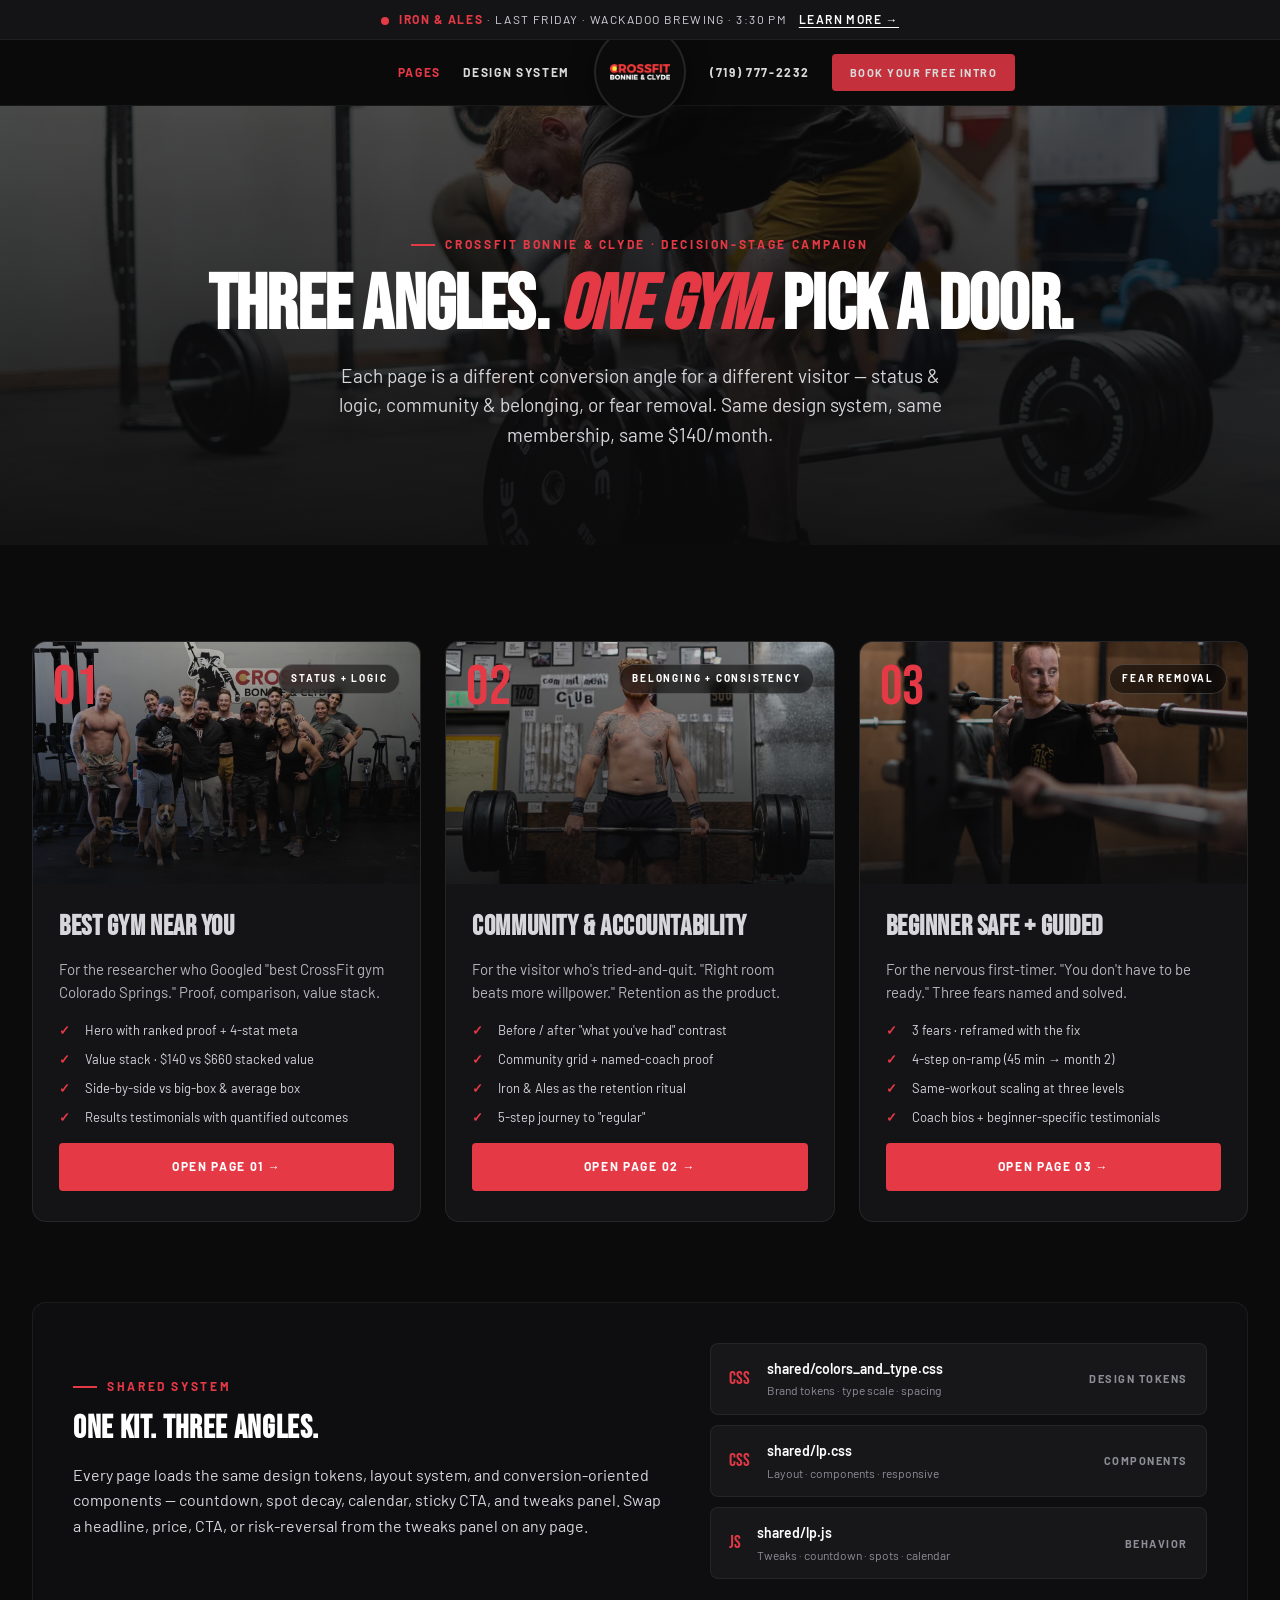
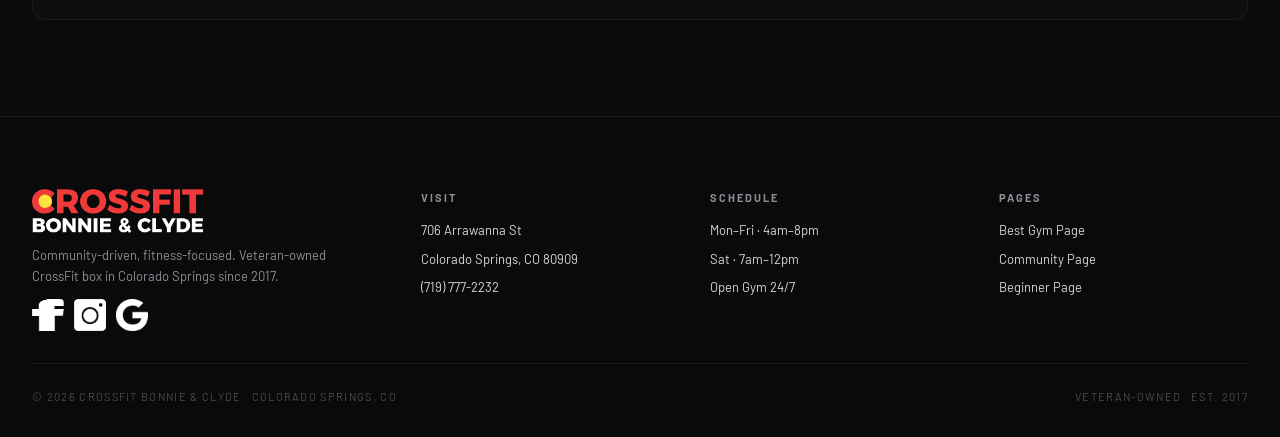
==== index.html @ 379c1f5a "Implement CFBC landing pages from design handoff Three decision-stage landing pages for CrossFit Bon" ====
<!doctype html>
<html lang="en">
<head>
<meta charset="utf-8" />
<meta name="viewport" content="width=device-width,initial-scale=1" />
<title>CFBC — Landing Pages</title>
<meta name="description" content="CrossFit Bonnie &amp; Clyde landing pages — three decision-stage angles for Colorado Springs athletes." />
<link rel="stylesheet" href="shared/colors_and_type.css" />
<link rel="stylesheet" href="shared/lp.css" />
<style>
  .index-hero {
    position: relative; isolation: isolate; overflow: hidden;
    padding: 120px 32px 96px;
    text-align: center;
  }
  .index-hero::before { content:""; position:absolute; inset:0; z-index:-2; background: url('assets/photo-weights.webp') center/cover; }
  .index-hero::after  { content:""; position:absolute; inset:0; z-index:-1; background: linear-gradient(180deg, rgba(11,11,12,.7), rgba(11,11,12,.95)); }
  .index-hero h1 { max-width: 960px; margin: 0 auto 18px; }
  .index-hero p  { max-width: 640px; margin: 0 auto; }

  .page-cards { display:grid; grid-template-columns: repeat(3, 1fr); gap: 24px; }
  .page-card {
    background: var(--bg-surface); border: 1px solid rgba(255,255,255,.08); border-radius: 14px;
    overflow: hidden; display: flex; flex-direction: column;
    transition: transform 220ms var(--ease-out), border-color 220ms;
  }
  .page-card:hover { transform: translateY(-4px); border-color: rgba(230,57,70,.45); }
  .page-card .cover { aspect-ratio: 16/10; background-size: cover; background-position: center; position: relative; }
  .page-card .cover::after { content:""; position:absolute; inset:0; background: linear-gradient(180deg, rgba(11,11,12,.2), rgba(11,11,12,.85)); }
  .page-card .cover .num {
    position: absolute; top: 18px; left: 20px; z-index: 1;
    font-family: var(--font-display); font-size: 56px; line-height: 1; color: var(--cfbc-red); letter-spacing: .01em;
  }
  .page-card .cover .tag {
    position: absolute; top: 22px; right: 20px; z-index: 1;
    font-size: 10px; letter-spacing: .18em; text-transform: uppercase; color: #fff; font-weight: 700;
    padding: 6px 12px; background: rgba(0,0,0,.5); backdrop-filter: blur(6px);
    border: 1px solid rgba(255,255,255,.18); border-radius: 999px;
  }
  .page-card .body { padding: 28px 26px 30px; display: flex; flex-direction: column; gap: 16px; flex: 1; }
  .page-card h3 { font-family: var(--font-display); font-size: 28px; line-height: 1.05; letter-spacing: .02em; text-transform: uppercase; margin: 0; }
  .page-card .summary { color: #B4B4BC; font-size: 15px; line-height: 1.55; margin: 0; }
  .page-card ul { list-style: none; padding: 0; margin: 0; display: grid; gap: 8px; }
  .page-card ul li { display: grid; grid-template-columns: 16px 1fr; gap: 10px; font-size: 13px; color: #D6D6DB; }
  .page-card ul li::before { content: "✓"; color: var(--cfbc-red); font-weight: 700; }
  .page-card .open {
    margin-top: auto; padding: 14px 20px; font-size: 12px; letter-spacing: .14em; text-transform: uppercase; font-weight: 700;
    background: var(--cfbc-red); color: #fff; border-radius: 4px; text-align: center;
    transition: background 220ms;
  }
  .page-card .open:hover { background: var(--cfbc-red-dark); }

  .kit {
    margin-top: 80px; padding: 40px; background: #0e0e10; border: 1px solid rgba(255,255,255,.06); border-radius: 14px;
    display: grid; grid-template-columns: 1.2fr 1fr; gap: 40px; align-items: center;
  }
  .kit h3 { font-family: var(--font-display); font-size: 32px; text-transform: uppercase; letter-spacing: .02em; margin: 0 0 12px; }
  .kit-files { display: grid; gap: 10px; }
  .kit-file {
    display: grid; grid-template-columns: auto 1fr auto; gap: 16px; align-items: center;
    background: #17171a; border: 1px solid rgba(255,255,255,.06); border-radius: 8px; padding: 14px 18px;
  }
  .kit-file .ico { font-family: var(--font-display); color: var(--cfbc-red); font-size: 18px; letter-spacing: .02em; }
  .kit-file .name { font-size: 14px; color: #fff; font-weight: 600; }
  .kit-file .name span { display: block; font-size: 12px; color: #8E8E98; font-weight: 400; margin-top: 2px; }
  .kit-file .meta { font-size: 11px; letter-spacing: .14em; text-transform: uppercase; color: #8E8E98; font-weight: 700; }

  @media (max-width: 1024px) {
    .page-cards { grid-template-columns: 1fr; }
    .kit { grid-template-columns: 1fr; gap: 28px; padding: 28px; }
  }
</style>
</head>
<body data-screen-label="Index · CFBC Landing Pages">

<div class="promo-strip">
  <span class="dot"></span><b>Iron &amp; Ales</b> · Last Friday · Wackadoo Brewing · 3:30 PM <a href="page-1-best-gym.html#iron-ales">Learn More →</a>
</div>

<nav class="lp-nav">
  <div class="lp-nav-inner">
    <div class="lp-nav-links left">
      <a href="#pages" class="active">Pages</a>
      <a href="#system">Design System</a>
    </div>
    <a href="#pages" class="lp-logo-puck"><img src="assets/logo-cfbc.png" alt="CFBC"/></a>
    <div class="lp-nav-links right">
      <a href="tel:+17197772232">(719) 777-2232</a>
      <a href="page-1-best-gym.html#book" class="lp-nav-cta">Book Your Free Intro</a>
    </div>
  </div>
</nav>

<section class="index-hero">
  <div class="eyebrow" style="justify-content:center">CrossFit Bonnie &amp; Clyde · Decision-Stage Campaign</div>
  <h1 class="display-h1">Three Angles. <em class="red-em">One Gym.</em> Pick A Door.</h1>
  <p class="body-lg">Each page is a different conversion angle for a different visitor — status &amp; logic, community &amp; belonging, or fear removal. Same design system, same membership, same $140/month.</p>
</section>

<section id="pages" class="pad-y">
  <div class="wrap">
    <div class="page-cards">
      <a class="page-card" href="page-1-best-gym.html">
        <div class="cover" style="background-image:url('assets/photo-gym.webp')">
          <div class="num">01</div>
          <span class="tag">Status + Logic</span>
        </div>
        <div class="body">
          <h3>Best Gym Near You</h3>
          <p class="summary">For the researcher who Googled "best CrossFit gym Colorado Springs." Proof, comparison, value stack.</p>
          <ul>
            <li>Hero with ranked proof + 4-stat meta</li>
            <li>Value stack · $140 vs $660 stacked value</li>
            <li>Side-by-side vs big-box &amp; average box</li>
            <li>Results testimonials with quantified outcomes</li>
          </ul>
          <span class="open">Open Page 01 →</span>
        </div>
      </a>
      <a class="page-card" href="page-2-community.html">
        <div class="cover" style="background-image:url('assets/action-3.avif')">
          <div class="num">02</div>
          <span class="tag">Belonging + Consistency</span>
        </div>
        <div class="body">
          <h3>Community &amp; Accountability</h3>
          <p class="summary">For the visitor who's tried-and-quit. "Right room beats more willpower." Retention as the product.</p>
          <ul>
            <li>Before / after "what you've had" contrast</li>
            <li>Community grid + named-coach proof</li>
            <li>Iron &amp; Ales as the retention ritual</li>
            <li>5-step journey to "regular"</li>
          </ul>
          <span class="open">Open Page 02 →</span>
        </div>
      </a>
      <a class="page-card" href="page-3-beginner.html">
        <div class="cover" style="background-image:url('assets/photo-coach-squat.webp')">
          <div class="num">03</div>
          <span class="tag">Fear Removal</span>
        </div>
        <div class="body">
          <h3>Beginner Safe + Guided</h3>
          <p class="summary">For the nervous first-timer. "You don't have to be ready." Three fears named and solved.</p>
          <ul>
            <li>3 fears · reframed with the fix</li>
            <li>4-step on-ramp (45 min → month 2)</li>
            <li>Same-workout scaling at three levels</li>
            <li>Coach bios + beginner-specific testimonials</li>
          </ul>
          <span class="open">Open Page 03 →</span>
        </div>
      </a>
    </div>

    <div id="system" class="kit">
      <div>
        <div class="eyebrow">Shared System</div>
        <h3>One Kit. Three Angles.</h3>
        <p class="body">Every page loads the same design tokens, layout system, and conversion-oriented components — countdown, spot decay, calendar, sticky CTA, and tweaks panel. Swap a headline, price, CTA, or risk-reversal from the tweaks panel on any page.</p>
      </div>
      <div class="kit-files">
        <div class="kit-file"><span class="ico">CSS</span><span class="name">shared/colors_and_type.css<span>Brand tokens · type scale · spacing</span></span><span class="meta">Design tokens</span></div>
        <div class="kit-file"><span class="ico">CSS</span><span class="name">shared/lp.css<span>Layout · components · responsive</span></span><span class="meta">Components</span></div>
        <div class="kit-file"><span class="ico">JS</span><span class="name">shared/lp.js<span>Tweaks · countdown · spots · calendar</span></span><span class="meta">Behavior</span></div>
      </div>
    </div>
  </div>
</section>

<footer class="lp-footer">
  <div class="lp-footer-inner">
    <div class="brand">
      <img src="assets/logo-cfbc.png" class="logo" alt="CrossFit Bonnie & Clyde"/>
      <div style="color:#8E8E98;font-size:13px;line-height:1.6;max-width:300px">Community-driven, fitness-focused. Veteran-owned CrossFit box in Colorado Springs since 2017.</div>
      <div class="socials">
        <a href="#"><img src="assets/icon-social-fb.png" alt="Facebook"/></a>
        <a href="#"><img src="assets/icon-social-ig.png" alt="Instagram"/></a>
        <a href="#"><img src="assets/icon-social-gb.png" alt="Google"/></a>
      </div>
    </div>
    <div><h5>Visit</h5><ul><li>706 Arrawanna St</li><li>Colorado Springs, CO 80909</li><li><a href="tel:+17197772232">(719) 777-2232</a></li></ul></div>
    <div><h5>Schedule</h5><ul><li>Mon–Fri · 4am–8pm</li><li>Sat · 7am–12pm</li><li>Open Gym 24/7</li></ul></div>
    <div><h5>Pages</h5><ul><li><a href="page-1-best-gym.html">Best Gym Page</a></li><li><a href="page-2-community.html">Community Page</a></li><li><a href="page-3-beginner.html">Beginner Page</a></li></ul></div>
  </div>
  <div class="lp-footer-bottom">
    <div>© 2026 CrossFit Bonnie &amp; Clyde · Colorado Springs, CO</div>
    <div>Veteran-owned · Est. 2017</div>
  </div>
</footer>

</body>
</html>
---- shared/colors_and_type.css ----
/* ============================================================
   CFBC Design System — Colors & Type
   CrossFit Bonnie & Clyde, Colorado Springs, CO
   Source: https://www.crossfitbonnieandclyde.com
   ============================================================ */

/* ---------- Font imports (Google Fonts substitutes) ----------
   Exact brand fonts could not be extracted from the Webflow site
   source. The CFBC wordmark uses a heavy condensed italic sans
   (Impact-family). Closest free substitutes from Google Fonts:
     - Display: Bebas Neue / Oswald (heavy condensed)
     - Body:    Barlow (industrial humanist sans, Webflow-common)
     - Accent:  Archivo Black (for blocky emphasis)
   Flag: ask CFBC for brand fonts if pixel-perfect match needed.
---------------------------------------------------------------*/
@import url("https://fonts.googleapis.com/css2?family=Bebas+Neue&family=Oswald:wght@400;500;600;700&family=Barlow:ital,wght@0,300;0,400;0,500;0,600;0,700;0,800;1,400;1,700&family=Archivo+Black&display=swap");

:root {
  /* =========== COLORS =========== */

  /* Brand core — pulled from the CFBC logo / site */
  --cfbc-red:        #E63946;   /* primary brand red (logo, CTA) */
  --cfbc-red-dark:   #C0232F;   /* hover / press */
  --cfbc-red-deep:   #8E1620;   /* shadow / focus ring */
  --cfbc-gold:       #F5B700;   /* Colorado "C" dot */
  --cfbc-gold-warm:  #E6A800;   /* hover / press on gold */

  /* Neutrals — dark-first gym aesthetic */
  --cfbc-black:      #0B0B0C;   /* page bg */
  --cfbc-ink:        #141416;   /* cards on black */
  --cfbc-charcoal:   #1F1F23;   /* elevated surface */
  --cfbc-graphite:   #2A2A30;   /* border on dark */
  --cfbc-steel:      #4A4A52;   /* muted text on dark */
  --cfbc-silver:     #8E8E98;   /* tertiary text */
  --cfbc-fog:        #C9C9D0;   /* hairlines on light */
  --cfbc-bone:       #EDEDEF;   /* light surface */
  --cfbc-paper:      #F7F7F5;   /* warm off-white background */
  --cfbc-white:      #FFFFFF;

  /* Semantic — foreground on dark (default mode) */
  --fg-1: var(--cfbc-white);          /* primary text */
  --fg-2: #D6D6DB;                     /* secondary body */
  --fg-3: var(--cfbc-silver);          /* muted meta */
  --fg-inverse: var(--cfbc-black);     /* on light surfaces */

  /* Semantic — background */
  --bg-page:       var(--cfbc-black);
  --bg-surface:    var(--cfbc-ink);
  --bg-elevated:   var(--cfbc-charcoal);
  --bg-accent:     var(--cfbc-red);
  --bg-light:      var(--cfbc-paper);

  /* Semantic — borders */
  --border-subtle:  rgba(255,255,255,0.08);
  --border-default: rgba(255,255,255,0.14);
  --border-strong:  rgba(255,255,255,0.28);
  --border-light:   #E2E2DE;

  /* Status */
  --status-success: #2BB673;
  --status-warn:    var(--cfbc-gold);
  --status-danger:  var(--cfbc-red);

  /* =========== TYPE — families =========== */
  --font-display: "Bebas Neue", "Oswald", "Arial Narrow", Impact, sans-serif;
  --font-display-italic: "Oswald", "Arial Narrow", Impact, sans-serif; /* use italic + weight 700 */
  --font-body:    "Barlow", "Helvetica Neue", Arial, sans-serif;
  --font-accent:  "Archivo Black", "Barlow", sans-serif;
  --font-mono:    ui-monospace, "SF Mono", Menlo, Consolas, monospace;

  /* =========== TYPE — scale (desktop-first) =========== */
  --fs-hero:   clamp(56px, 9vw, 128px);  /* "Community Driven & Fitness Focused" */
  --fs-h1:     clamp(44px, 6vw, 84px);
  --fs-h2:     clamp(34px, 4.2vw, 60px);
  --fs-h3:     clamp(24px, 2.4vw, 34px);
  --fs-h4:     20px;
  --fs-eyebrow: 14px;   /* "The best hour of your day" */
  --fs-body-lg: 20px;
  --fs-body:    17px;
  --fs-body-sm: 15px;
  --fs-caption: 13px;
  --fs-tiny:    11px;

  /* Line-height */
  --lh-tight:  0.92;     /* display headlines */
  --lh-heading: 1.05;
  --lh-body:   1.55;
  --lh-meta:   1.35;

  /* Letter-spacing */
  --ls-tight:  -0.02em;
  --ls-normal: 0;
  --ls-wide:   0.08em;
  --ls-xwide:  0.18em;   /* eyebrows, tiny labels */

  /* Weights */
  --fw-reg: 400;
  --fw-med: 500;
  --fw-sb:  600;
  --fw-bold: 700;
  --fw-black: 900;

  /* =========== SPACING =========== */
  --space-0: 0;
  --space-1: 4px;
  --space-2: 8px;
  --space-3: 12px;
  --space-4: 16px;
  --space-5: 24px;
  --space-6: 32px;
  --space-7: 48px;
  --space-8: 64px;
  --space-9: 96px;
  --space-10: 128px;
  --space-11: 160px;

  /* =========== RADII =========== */
  --radius-0: 0;
  --radius-1: 2px;
  --radius-2: 4px;          /* buttons, inputs */
  --radius-3: 8px;          /* cards */
  --radius-4: 12px;
  --radius-pill: 999px;

  /* =========== SHADOWS =========== */
  --shadow-sm: 0 1px 2px rgba(0,0,0,0.35);
  --shadow-md: 0 10px 24px rgba(0,0,0,0.45);
  --shadow-lg: 0 24px 48px rgba(0,0,0,0.55);
  --shadow-red: 0 10px 30px rgba(230,57,70,0.35);
  --shadow-inset: inset 0 0 0 1px rgba(255,255,255,0.06);

  /* =========== MOTION =========== */
  --ease-out: cubic-bezier(0.2, 0.7, 0.2, 1);
  --ease-in-out: cubic-bezier(0.4, 0, 0.2, 1);
  --dur-fast: 120ms;
  --dur-base: 220ms;
  --dur-slow: 420ms;

  /* =========== LAYOUT =========== */
  --container-max: 1280px;
  --container-pad: clamp(20px, 4vw, 64px);
}

/* ---------- Base element styles ---------- */
html, body {
  background: var(--bg-page);
  color: var(--fg-1);
  font-family: var(--font-body);
  font-size: var(--fs-body);
  line-height: var(--lh-body);
  -webkit-font-smoothing: antialiased;
}

h1, h2, h3, h4, .display {
  font-family: var(--font-display);
  font-weight: var(--fw-bold);
  letter-spacing: var(--ls-normal);
  line-height: var(--lh-heading);
  text-transform: uppercase;
  margin: 0;
}

/* Semantic type utility classes */
.t-hero {
  font-family: var(--font-display);
  font-weight: var(--fw-bold);
  font-size: var(--fs-hero);
  line-height: var(--lh-tight);
  letter-spacing: var(--ls-tight);
  text-transform: uppercase;
}
.t-h1 {
  font-family: var(--font-display);
  font-weight: var(--fw-bold);
  font-size: var(--fs-h1);
  line-height: var(--lh-heading);
  text-transform: uppercase;
}
.t-h2 {
  font-family: var(--font-display);
  font-weight: var(--fw-bold);
  font-size: var(--fs-h2);
  line-height: var(--lh-heading);
  text-transform: uppercase;
}
.t-h3 {
  font-family: var(--font-display);
  font-weight: var(--fw-bold);
  font-size: var(--fs-h3);
  line-height: var(--lh-heading);
  text-transform: uppercase;
  letter-spacing: 0.02em;
}
.t-eyebrow {
  font-family: var(--font-body);
  font-weight: var(--fw-sb);
  font-size: var(--fs-eyebrow);
  text-transform: uppercase;
  letter-spacing: var(--ls-xwide);
  color: var(--cfbc-red);
}
.t-body-lg  { font-size: var(--fs-body-lg); line-height: 1.5; color: var(--fg-2); }
.t-body     { font-size: var(--fs-body);    line-height: var(--lh-body); color: var(--fg-2); }
.t-body-sm  { font-size: var(--fs-body-sm); line-height: 1.55; color: var(--fg-3); }
.t-caption  { font-size: var(--fs-caption); line-height: var(--lh-meta); color: var(--fg-3); }
.t-mono     { font-family: var(--font-mono); font-size: 13px; letter-spacing: 0.02em; }

/* Stencil / outlined display effect — used on "HIGH INTENSITY", "EXPERT COACHING" headline lockups */
.t-outline {
  font-family: var(--font-display);
  font-weight: var(--fw-bold);
  text-transform: uppercase;
  font-style: italic;
  color: transparent;
  -webkit-text-stroke: 2px var(--cfbc-red);
  text-stroke: 2px var(--cfbc-red);
  letter-spacing: 0.01em;
  line-height: 0.95;
}
---- shared/lp.css ----
/* =========================================================
   CFBC Landing Pages — shared conversion-oriented styles
   Built on colors_and_type.css tokens.
   ========================================================= */

* { box-sizing: border-box; }
html, body { margin: 0; background: var(--bg-page); color: var(--fg-1); font-family: var(--font-body); -webkit-font-smoothing: antialiased; }
body { overflow-x: hidden; }
a { color: inherit; text-decoration: none; }
button { font-family: inherit; cursor: pointer; }
img { max-width: 100%; display: block; }

/* ---------- IRON & ALES PROMO STRIP ---------- */
.promo-strip {
  background: #141416;
  border-bottom: 1px solid rgba(255,255,255,.05);
  padding: 10px 32px;
  text-align: center;
  font-size: 12px;
  letter-spacing: .12em;
  text-transform: uppercase;
  color: #D6D6DB;
  position: relative;
  z-index: 60;
}
.promo-strip .dot { display:inline-block; width:8px; height:8px; border-radius:50%; background:var(--cfbc-red); margin-right:10px; animation: blink 2s ease-in-out infinite; vertical-align: middle; }
.promo-strip b { color: var(--cfbc-red); font-weight:700; letter-spacing:.14em; }
.promo-strip a { color:#fff; text-decoration: underline; text-underline-offset:3px; margin-left:8px; font-weight:600; }
@keyframes blink { 0%,100% { opacity: 1; } 50% { opacity: .4; } }

/* ---------- NAV ---------- */
.lp-nav {
  position: sticky; top:0; z-index: 50;
  background: rgba(11,11,12,.92);
  backdrop-filter: blur(8px);
  border-bottom: 1px solid rgba(255,255,255,.06);
}
.lp-nav-inner {
  max-width: 1280px; margin: 0 auto; padding: 14px 32px;
  display: grid; grid-template-columns: 1fr auto 1fr; align-items: center; gap: 24px;
}
.lp-nav-links {
  display:flex; gap: 22px; align-items:center;
  font-size: 12px; font-weight: 700; text-transform: uppercase; letter-spacing: .14em;
}
.lp-nav-links.left { justify-content: flex-end; }
.lp-nav-links.right { justify-content: flex-start; }
.lp-nav-links a { opacity:.85; transition: color 220ms, opacity 220ms; }
.lp-nav-links a:hover { opacity:1; color: var(--cfbc-red); }
.lp-nav-links a.active { color: var(--cfbc-red); opacity:1; }
.lp-logo-puck {
  width: 92px; height: 92px; border-radius:50%;
  background: var(--cfbc-black); border: 2px solid rgba(255,255,255,.1);
  display: flex; align-items:center; justify-content:center;
  padding: 14px; margin: -30px 0;
  box-shadow: 0 10px 24px rgba(0,0,0,.5);
}
.lp-logo-puck img { width: 100%; height: auto; }
.lp-nav-cta {
  padding: 10px 18px; font-size: 11px; letter-spacing:.14em;
  background: var(--cfbc-red); color:#fff; border-radius: 4px; font-weight: 700; text-transform: uppercase;
  transition: background 220ms;
}
.lp-nav-cta:hover { background: var(--cfbc-red-dark); }

/* ---------- BUTTONS ---------- */
.btn {
  display:inline-flex; align-items:center; gap:10px;
  padding: 16px 28px; font-size: 13px; font-weight:700;
  letter-spacing:.12em; text-transform:uppercase;
  border-radius: 4px; border:none; cursor:pointer;
  transition: all 220ms var(--ease-out);
  white-space: nowrap;
}
.btn-lg { padding: 20px 36px; font-size: 14px; }
.btn-primary { background: var(--cfbc-red); color:#fff; }
.btn-primary:hover { background: var(--cfbc-red-dark); box-shadow: 0 10px 30px rgba(230,57,70,.38); transform: translateY(-1px); }
.btn-primary:active { transform: translateY(0) scale(.98); background: var(--cfbc-red-deep); }
.btn-ghost { background: transparent; color:#fff; border: 1px solid rgba(255,255,255,.6); }
.btn-ghost:hover { background:#fff; color: var(--cfbc-black); }
.btn-gold { background: var(--cfbc-gold); color: #0B0B0C; }
.btn-gold:hover { background: var(--cfbc-gold-warm); }
.btn-chev::after { content:"→"; margin-left:4px; font-weight:700; transition: transform 220ms; }
.btn-chev:hover::after { transform: translateX(4px); }

/* ---------- SECTION SCAFFOLD ---------- */
section { position: relative; }
.wrap { max-width: 1280px; margin: 0 auto; padding: 0 32px; }
.wrap-narrow { max-width: 960px; margin: 0 auto; padding: 0 32px; }
.pad-y { padding-top: 96px; padding-bottom: 96px; }
.pad-y-sm { padding-top: 64px; padding-bottom: 64px; }
.eyebrow {
  font-size: 12px; font-weight:700; letter-spacing: .22em; text-transform: uppercase;
  color: var(--cfbc-red); margin-bottom: 16px; display:inline-flex; align-items:center; gap:10px;
}
.eyebrow::before { content:""; width:24px; height:2px; background: var(--cfbc-red); display:inline-block; }
.display-h1 { font-family: var(--font-display); font-weight:700; font-size: clamp(44px, 6vw, 84px); line-height: .95; letter-spacing: -0.01em; text-transform: uppercase; margin:0; }
.display-h2 { font-family: var(--font-display); font-weight:700; font-size: clamp(34px, 4.2vw, 60px); line-height: 1.02; letter-spacing: -0.005em; text-transform: uppercase; margin:0; }
.display-h3 { font-family: var(--font-display); font-weight:700; font-size: clamp(24px, 2.4vw, 34px); line-height: 1.05; text-transform: uppercase; margin:0; letter-spacing:.01em; }
.body-lg { font-size: 19px; line-height: 1.55; color: #D6D6DB; }
.body { font-size: 16px; line-height: 1.6; color: #D6D6DB; }
.muted { color: var(--cfbc-silver); }
.red { color: var(--cfbc-red); }
.gold { color: var(--cfbc-gold); }
em.red-em { font-style: italic; color: var(--cfbc-red); font-weight: 700; }

/* ---------- HERO ---------- */
.hero {
  position: relative; isolation:isolate; overflow:hidden;
  min-height: 760px;
  padding: 80px 32px 120px;
  display:flex; flex-direction: column; justify-content: center;
}
.hero-bg { position:absolute; inset:0; z-index:-2; }
.hero-bg img, .hero-bg video { width:100%; height:100%; object-fit: cover; }
.hero-scrim {
  position:absolute; inset:0; z-index:-1;
  background:
    linear-gradient(180deg, rgba(11,11,12,.35) 0%, rgba(11,11,12,.55) 50%, rgba(11,11,12,.95) 100%),
    linear-gradient(90deg, rgba(11,11,12,.75) 0%, rgba(11,11,12,.2) 60%, rgba(11,11,12,0) 100%);
}
.hero-inner { max-width: 1280px; margin: 0 auto; width:100%; }
.hero-badges { display:flex; gap:10px; flex-wrap: wrap; margin-bottom: 22px; }
.badge {
  display:inline-flex; align-items:center; gap:8px;
  background: rgba(255,255,255,.06); backdrop-filter: blur(4px);
  border: 1px solid rgba(255,255,255,.12);
  padding: 7px 14px; border-radius: 999px;
  font-size: 11px; text-transform: uppercase; letter-spacing: .16em; font-weight: 700; color:#EDEDEF;
}
.badge.red { background: rgba(230,57,70,.14); border-color: rgba(230,57,70,.4); color: #fff; }
.badge.gold { background: rgba(245,183,0,.12); border-color: rgba(245,183,0,.45); color: var(--cfbc-gold); }
.badge-dot { width:6px; height:6px; border-radius:50%; background: currentColor; }
.hero h1 { max-width: 1000px; }
.hero p.sub { max-width: 580px; font-size: 19px; color: #D6D6DB; line-height: 1.55; margin: 22px 0 32px; }
.hero-ctas { display:flex; gap: 14px; align-items:center; flex-wrap: wrap; margin-top: 10px; }
.hero-meta {
  display:flex; gap: 28px; margin-top: 48px; flex-wrap: wrap; align-items: center;
  padding-top: 24px; border-top: 1px solid rgba(255,255,255,.08);
}
.hero-meta > div { font-size: 12px; letter-spacing: .12em; text-transform: uppercase; color:#8E8E98; font-weight:600; }
.hero-meta strong { display:block; color:#fff; font-family: var(--font-display); font-size: 28px; letter-spacing:.02em; margin-bottom: 2px; }

/* outlined lockup */
.t-outline {
  font-family: var(--font-display); font-style: italic; font-weight:700;
  text-transform: uppercase; color: transparent;
  -webkit-text-stroke: 2px var(--cfbc-red);
  letter-spacing: .01em; line-height: .88;
}

/* ---------- SOCIAL PROOF BAR ---------- */
.proof-bar {
  background: #141416;
  border-top: 1px solid rgba(255,255,255,.06);
  border-bottom: 1px solid rgba(255,255,255,.06);
}
.proof-bar-inner {
  max-width: 1280px; margin: 0 auto; padding: 24px 32px;
  display:grid; grid-template-columns: repeat(4, 1fr); gap: 24px; align-items:center;
}
.proof-bar .cell {
  display:flex; gap: 14px; align-items: center;
  padding: 8px 0;
  border-right: 1px solid rgba(255,255,255,.06);
}
.proof-bar .cell:last-child { border-right: none; }
.proof-bar .cell .num { font-family: var(--font-display); font-size: 40px; color: #fff; letter-spacing: .01em; line-height:1; }
.proof-bar .cell .lbl { font-size: 11px; text-transform: uppercase; letter-spacing: .14em; color: #8E8E98; font-weight:600; line-height:1.4; }
.stars { color: var(--cfbc-gold); letter-spacing: 2px; font-size: 18px; }
@media (max-width: 900px) { .proof-bar-inner { grid-template-columns: repeat(2,1fr); } .proof-bar .cell:nth-child(2n) { border-right:none; } }

/* ---------- PILLARS / FEATURE GRID ---------- */
.pillars { display:grid; grid-template-columns: repeat(4, 1fr); gap: 24px; }
.pillar {
  padding: 28px 24px; background: var(--bg-surface); border: 1px solid rgba(255,255,255,.06);
  border-radius: 8px; transition: all 220ms;
}
.pillar:hover { border-color: rgba(230,57,70,.4); transform: translateY(-3px); }
.pillar .num { font-family: var(--font-display); font-size: 48px; color: var(--cfbc-red); line-height: 1; letter-spacing: .01em; margin-bottom: 10px; }
.pillar .icn { width: 56px; height: 56px; margin-bottom: 18px; filter: invert(1); opacity:.95; }
.pillar h3 { margin-bottom: 8px; }
.pillar p { color: #B4B4BC; font-size: 15px; line-height: 1.55; margin: 0; }

/* ---------- VS COMPARISON TABLE ---------- */
.vs-table {
  width: 100%; border-collapse: separate; border-spacing: 0;
  background: var(--bg-surface); border-radius: 12px; overflow: hidden;
  border: 1px solid rgba(255,255,255,.06);
}
.vs-table th, .vs-table td {
  padding: 22px 24px; text-align: left; border-bottom: 1px solid rgba(255,255,255,.05);
  font-size: 15px;
}
.vs-table th {
  font-family: var(--font-display); font-size: 22px; text-transform: uppercase; letter-spacing:.02em;
  color:#fff; background: #17171a; font-weight: 700; border-bottom: 2px solid rgba(255,255,255,.08);
}
.vs-table th.them { color:#8E8E98; font-family: var(--font-body); font-size: 13px; letter-spacing:.14em; font-weight:700; }
.vs-table th.cfbc { color: var(--cfbc-red); background: #1a0f10; border-bottom-color: var(--cfbc-red); }
.vs-table td.them { color:#8E8E98; }
.vs-table td.cfbc { color:#fff; font-weight: 600; background: rgba(230,57,70,.04); }
.vs-table td .x { color:#5a2028; font-weight:700; margin-right: 8px; }
.vs-table td .v { color: var(--cfbc-red); font-weight:700; margin-right: 8px; }
.vs-table tr:last-child td { border-bottom: none; }
.vs-table td:first-child { font-weight: 600; color:#fff; font-size:14px; letter-spacing:.04em; text-transform: uppercase; }

/* ---------- VALUE STACK ---------- */
.stack-card {
  background: linear-gradient(180deg, #17171a 0%, #111 100%);
  border: 1px solid rgba(255,255,255,.08);
  border-radius: 12px;
  padding: 40px;
  position: relative;
  overflow: hidden;
}
.stack-card::before {
  content:""; position: absolute; inset: 0; border-top: 4px solid var(--cfbc-red); border-radius: 12px 12px 0 0;
}
.stack-head {
  display:flex; justify-content: space-between; align-items: flex-end; margin-bottom: 32px;
  padding-bottom: 24px; border-bottom: 1px solid rgba(255,255,255,.08);
  flex-wrap: wrap; gap: 16px;
}
.stack-price {
  font-family: var(--font-display); font-size: 88px; line-height:.9; letter-spacing:-.01em;
  display:flex; align-items: flex-start; gap: 6px;
}
.stack-price sup { font-size: 32px; margin-top: 14px; color: var(--cfbc-red); }
.stack-price small { font-size: 14px; color:#8E8E98; text-transform:uppercase; letter-spacing:.14em; align-self:flex-end; margin-bottom: 10px; font-family: var(--font-body); font-weight: 600; }
.stack-items { display:grid; gap: 18px; }
.stack-item { display:grid; grid-template-columns: 36px 1fr auto; gap: 16px; align-items: center; padding-bottom: 18px; border-bottom: 1px dashed rgba(255,255,255,.08); }
.stack-item:last-child { border-bottom: none; padding-bottom: 0; }
.stack-item .chk { width:32px; height:32px; background: rgba(230,57,70,.14); border: 1px solid rgba(230,57,70,.35); color: var(--cfbc-red); border-radius: 999px; display:flex; align-items:center; justify-content:center; font-weight:700; }
.stack-item .lbl { font-size: 16px; color: #fff; font-weight: 600; }
.stack-item .lbl span { display:block; font-size: 13px; color: #8E8E98; font-weight: 400; margin-top: 2px; letter-spacing: 0; text-transform: none; }
.stack-item .val { font-family: var(--font-display); font-size: 22px; color: var(--cfbc-gold); letter-spacing:.02em; }
.stack-total { display:flex; justify-content: space-between; align-items: center; margin-top: 28px; padding-top: 24px; border-top: 2px solid var(--cfbc-red); }
.stack-total .lbl { font-size: 13px; letter-spacing:.18em; text-transform: uppercase; color: #D6D6DB; font-weight: 700; }
.stack-total .val { font-family: var(--font-display); font-size: 40px; color: var(--cfbc-gold); text-decoration: line-through; }
.stack-total .your { font-family: var(--font-display); font-size: 40px; color: var(--cfbc-red); }

/* ---------- TESTIMONIALS ---------- */
.tests-grid { display:grid; grid-template-columns: repeat(3, 1fr); gap: 20px; }
.test-card {
  background: var(--bg-surface); border: 1px solid rgba(255,255,255,.06); border-radius: 10px;
  padding: 30px 28px; position: relative;
  display:flex; flex-direction: column; gap: 18px;
}
.test-card::before { content: "\201C"; position: absolute; top: 14px; right: 24px; font-family: Georgia, serif; font-size: 90px; line-height: 1; color: rgba(230,57,70,.18); }
.test-stars { color: var(--cfbc-gold); letter-spacing: 2px; font-size: 15px; }
.test-quote { font-size: 16px; line-height: 1.55; color: #EDEDEF; margin: 0; font-style: italic; }
.test-person { display:flex; gap: 12px; align-items:center; margin-top: auto; padding-top: 14px; border-top: 1px solid rgba(255,255,255,.06); }
.test-avatar { width: 44px; height: 44px; border-radius: 50%; object-fit: cover; border: 1px solid rgba(255,255,255,.12); }
.test-avatar.init { display:flex; align-items:center; justify-content:center; background: var(--cfbc-red); color:#fff; font-family: var(--font-display); font-size:18px; }
.test-name { font-family: var(--font-display); font-size: 17px; letter-spacing:.04em; color:#fff; margin:0; }
.test-meta { font-size: 11px; letter-spacing:.14em; text-transform: uppercase; color: #8E8E98; margin-top: 2px; }
.test-result { display:inline-block; margin-top: 4px; padding: 4px 10px; border-radius: 999px; background: rgba(43,182,115,.14); border: 1px solid rgba(43,182,115,.35); color: #2BB673; font-size: 10px; letter-spacing: .14em; text-transform: uppercase; font-weight: 700; }

/* ---------- URGENCY / COUNTDOWN ---------- */
.urgency {
  background: linear-gradient(180deg, #1a0f10 0%, #0B0B0C 100%);
  border-top: 1px solid rgba(230,57,70,.35);
  border-bottom: 1px solid rgba(230,57,70,.35);
  position: relative;
}
.urgency::before {
  content:""; position:absolute; top:0; left:0; right:0; height: 3px;
  background: linear-gradient(90deg, transparent, var(--cfbc-red), transparent);
  animation: shine 3s linear infinite;
}
@keyframes shine {
  0% { transform: translateX(-100%); } 100% { transform: translateX(100%); }
}
.urgency-inner { display:grid; grid-template-columns: 1.2fr 1fr; gap: 56px; align-items: center; }
.countdown { display:flex; gap: 10px; margin: 24px 0 0; }
.cd-cell { background: #0b0b0c; border: 1px solid rgba(230,57,70,.35); border-radius: 8px; padding: 14px 18px; min-width: 80px; text-align: center; }
.cd-cell .n { font-family: var(--font-display); font-size: 44px; color: #fff; line-height: 1; letter-spacing: .01em; }
.cd-cell .l { font-size: 10px; text-transform: uppercase; letter-spacing: .2em; color: var(--cfbc-red); margin-top: 4px; font-weight: 700; }
.spots {
  background: rgba(230,57,70,.08); border: 1px solid rgba(230,57,70,.3); border-radius: 10px; padding: 24px;
}
.spots-bar { height: 8px; background: rgba(255,255,255,.08); border-radius: 999px; overflow: hidden; margin: 14px 0 8px; }
.spots-bar-fill { height: 100%; background: linear-gradient(90deg, var(--cfbc-red), #ff5a68); border-radius: 999px; transition: width 500ms; }
.spots h5 { font-family: var(--font-display); font-size: 28px; color:#fff; margin: 0 0 6px; letter-spacing: .02em; }
.spots small { font-size: 12px; text-transform: uppercase; letter-spacing: .14em; color: #D6D6DB; font-weight: 600; }

/* ---------- IRON & ALES block ---------- */
.iron-ales {
  position: relative; overflow:hidden;
  border-radius: 14px;
  background: linear-gradient(135deg, #1a0f10 0%, #0B0B0C 60%);
  border: 1px solid rgba(245,183,0,.22);
  padding: 56px 48px; display:grid; grid-template-columns: 1.2fr 1fr; gap:48px; align-items:center;
}
.iron-ales::before {
  content:""; position:absolute; inset:0; z-index:0;
  background: url('../assets/class-iron-ales.avif') center/cover;
  opacity: .22;
}
.iron-ales > * { position:relative; z-index:1; }
.iron-ales .label { display:inline-flex; align-items:center; gap:10px; font-size:12px; color: var(--cfbc-gold); text-transform: uppercase; letter-spacing: .2em; font-weight:700; margin-bottom: 16px; }
.iron-ales h3 { font-family: var(--font-display); font-size: clamp(40px, 5vw, 68px); line-height: .95; margin: 0 0 16px; text-transform: uppercase; }
.iron-ales h3 em { color: var(--cfbc-gold); font-style: italic; }
.iron-ales p { font-size: 17px; line-height: 1.6; color: #D6D6DB; margin: 0 0 24px; max-width: 520px; }
.iron-ales-facts { display:grid; gap: 14px; }
.ia-fact { display:grid; grid-template-columns: auto 1fr; gap: 14px; align-items: start; background: rgba(0,0,0,.35); border: 1px solid rgba(255,255,255,.08); border-radius: 8px; padding: 16px 18px; }
.ia-fact .k { font-family: var(--font-display); font-size: 22px; color: var(--cfbc-gold); letter-spacing:.02em; line-height:1; text-transform:uppercase; }
.ia-fact .v { font-size: 14px; color:#D6D6DB; line-height: 1.4; }

/* ---------- OBJECTION / FAQ ---------- */
.faq { display:grid; grid-template-columns: 1fr 1fr; gap: 14px 24px; }
.faq-item {
  background: var(--bg-surface); border: 1px solid rgba(255,255,255,.06); border-radius: 10px;
  padding: 20px 24px;
}
.faq-item summary {
  display:flex; justify-content: space-between; align-items: center; gap: 16px;
  cursor: pointer; list-style: none;
  font-family: var(--font-display); font-size: 20px; color: #fff; letter-spacing:.02em; text-transform: uppercase;
}
.faq-item summary::-webkit-details-marker { display: none; }
.faq-item summary::after { content: "+"; color: var(--cfbc-red); font-size: 28px; line-height: 1; font-weight: 300; transition: transform 220ms; }
.faq-item[open] summary::after { transform: rotate(45deg); }
.faq-item p { margin: 14px 0 0; font-size: 15px; line-height: 1.6; color: #B4B4BC; }

/* ---------- FINAL CTA ---------- */
.final-cta {
  position: relative; overflow: hidden; isolation: isolate;
  padding: 120px 32px; text-align: center;
}
.final-cta::before { content:""; position:absolute; inset:0; z-index:-2; background: url('../assets/photo-weights.webp') center/cover; }
.final-cta::after { content:""; position:absolute; inset:0; z-index:-1; background: linear-gradient(180deg, rgba(11,11,12,.75), rgba(11,11,12,.95)); }
.final-cta h2 { max-width: 900px; margin: 0 auto 22px; }
.final-cta p { max-width: 620px; margin: 0 auto 32px; }
.final-cta .btns { display:flex; gap: 14px; justify-content: center; flex-wrap: wrap; }
.final-cta .risk { margin-top: 24px; font-size: 12px; letter-spacing: .14em; text-transform: uppercase; color: #8E8E98; font-weight: 600; }
.final-cta .risk span { color: #2BB673; }

/* ---------- FOOTER ---------- */
.lp-footer { background: #0a0a0b; padding: 72px 32px 32px; border-top: 1px solid rgba(255,255,255,.06); }
.lp-footer-inner { max-width: 1280px; margin: 0 auto; display:grid; grid-template-columns: 1.4fr 1fr 1fr 1fr; gap: 40px; padding-bottom: 32px; border-bottom: 1px solid rgba(255,255,255,.06); }
.lp-footer h5 { font-size: 11px; letter-spacing: .18em; text-transform: uppercase; color: #8E8E98; font-weight: 700; margin: 0 0 14px; }
.lp-footer ul { margin:0; padding: 0; list-style: none; display:flex; flex-direction: column; gap: 8px; font-size: 13px; color: #D6D6DB; }
.lp-footer a:hover { color: var(--cfbc-red); }
.lp-footer .brand img.logo { height: 44px; width: auto; margin-bottom: 12px; }
.lp-footer .socials { display:flex; gap: 10px; margin-top: 12px; }
.lp-footer .socials img { width: 32px; height: 32px; border-radius: 4px; }
.lp-footer-bottom { max-width: 1280px; margin: 0 auto; padding-top: 24px; font-size: 11px; color: #4A4A52; letter-spacing: .12em; text-transform: uppercase; display:flex; justify-content: space-between; flex-wrap: wrap; gap: 16px; }

/* ---------- STICKY CTA (desktop pill) ---------- */
.sticky-pill {
  position: fixed; right: 28px; bottom: 28px; z-index: 80;
  background: var(--cfbc-red); color:#fff;
  padding: 14px 22px; border-radius: 999px;
  font-size: 12px; font-weight: 700; letter-spacing: .14em; text-transform: uppercase;
  display: inline-flex; align-items: center; gap: 10px;
  box-shadow: 0 18px 40px rgba(230,57,70,.45), 0 8px 24px rgba(0,0,0,.4);
  cursor: pointer; transition: transform 220ms, background 220ms;
}
.sticky-pill:hover { background: var(--cfbc-red-dark); transform: translateY(-2px); }
.sticky-pill .blink { width: 10px; height: 10px; background:#fff; border-radius:50%; animation: blink 1.4s ease-in-out infinite; }
@media (max-width: 720px) { .sticky-pill { display: none; } }

/* ---------- STICKY BAR (mobile) ---------- */
.sticky-bar {
  display:none;
  position: fixed; left:0; right:0; bottom:0; z-index:80;
  background: rgba(11,11,12,.97); backdrop-filter: blur(10px);
  border-top: 1px solid rgba(230,57,70,.4);
  padding: 12px 16px;
  grid-template-columns: 1fr auto; gap: 12px; align-items: center;
}
.sticky-bar .info { font-size: 11px; letter-spacing: .1em; text-transform: uppercase; color:#D6D6DB; }
.sticky-bar .info b { color: var(--cfbc-red); }
.sticky-bar .info span { display:block; color:#fff; font-family: var(--font-display); font-size: 20px; letter-spacing:.02em; margin-top: 2px; }
.sticky-bar .btn { padding: 12px 20px; }
@media (max-width: 720px) { .sticky-bar { display: grid; } body { padding-bottom: 70px; } }

/* ---------- CALENDAR / BOOK BLOCK ---------- */
.book-block {
  display:grid; grid-template-columns: 1fr 1.1fr; gap: 40px; align-items: start;
  background: var(--bg-surface); border: 1px solid rgba(255,255,255,.08); border-radius: 14px; padding: 40px; overflow: hidden;
}
.book-info h3 { margin-bottom: 12px; }
.book-info ul { padding:0; margin: 20px 0 0; list-style: none; display:grid; gap: 12px; }
.book-info li { display:grid; grid-template-columns: 24px 1fr; gap: 12px; align-items: start; font-size: 15px; color:#D6D6DB; }
.book-info li::before { content: "✓"; color: var(--cfbc-red); font-weight: 700; }
.cal {
  background: #0e0e10; border: 1px solid rgba(255,255,255,.08); border-radius: 10px; padding: 20px;
  display:flex; flex-direction: column; gap: 16px;
}
.cal-head { display:flex; justify-content: space-between; align-items: center; }
.cal-head h4 { font-family: var(--font-display); font-size: 20px; margin: 0; letter-spacing:.02em; text-transform: uppercase; }
.cal-head .nav { display:flex; gap: 6px; }
.cal-head .nav button { width: 28px; height: 28px; border-radius: 4px; background: #1a1a1e; border: 1px solid rgba(255,255,255,.1); color:#fff; font-size: 14px; line-height: 1; }
.cal-head .nav button:hover { background: var(--cfbc-red); border-color: var(--cfbc-red); }
.cal-grid { display:grid; grid-template-columns: repeat(7, 1fr); gap: 4px; font-size: 12px; }
.cal-dow { text-align: center; color: #4A4A52; text-transform: uppercase; letter-spacing:.12em; padding: 4px 0; font-weight: 700; font-size: 10px; }
.cal-day { aspect-ratio: 1; display:flex; align-items:center; justify-content:center; border-radius: 4px; background: transparent; color: #8E8E98; font-weight:600; cursor: pointer; transition: all 180ms; border: 1px solid transparent; }
.cal-day.avail { color: #fff; background: #1a1a1e; border-color: rgba(255,255,255,.06); }
.cal-day.avail:hover { background: var(--cfbc-red); border-color: var(--cfbc-red); }
.cal-day.selected { background: var(--cfbc-red); color:#fff; border-color: var(--cfbc-red); }
.cal-day.today { outline: 1px dashed var(--cfbc-gold); outline-offset: -4px; }
.cal-day.none { visibility: hidden; }
.cal-slots { display:grid; grid-template-columns: repeat(3, 1fr); gap: 8px; margin-top: 6px; }
.cal-slot { padding: 10px 8px; background: #1a1a1e; border: 1px solid rgba(255,255,255,.08); border-radius: 4px; font-size: 12px; text-transform: uppercase; letter-spacing:.08em; color:#D6D6DB; font-weight: 700; cursor: pointer; transition: all 180ms; text-align: center; }
.cal-slot:hover { border-color: var(--cfbc-red); color:#fff; }
.cal-slot.selected { background: var(--cfbc-red); border-color: var(--cfbc-red); color:#fff; }
.cal-foot { display:flex; justify-content: space-between; align-items: center; margin-top: 4px; padding-top: 14px; border-top: 1px solid rgba(255,255,255,.06); }
.cal-foot .sel { font-size: 12px; color: #8E8E98; letter-spacing: .1em; text-transform: uppercase; font-weight: 600; }
.cal-foot .sel b { color: #fff; font-family: var(--font-display); font-size: 15px; letter-spacing: .03em; margin-left: 6px; }

/* ---------- TWEAKS PANEL ---------- */
.tweaks-fab {
  position: fixed; right: 28px; top: 120px; z-index: 90;
  background: #141416; color: #fff;
  border: 1px solid rgba(255,255,255,.12); border-radius: 999px;
  padding: 10px 16px; font-size: 11px; letter-spacing: .14em; text-transform: uppercase; font-weight: 700;
  display: none; align-items:center; gap: 8px;
  box-shadow: 0 18px 40px rgba(0,0,0,.5);
}
.tweaks-panel {
  position: fixed; right: 28px; top: 120px; bottom: 28px; width: 360px; z-index: 100;
  background: #101012; border: 1px solid rgba(255,255,255,.12); border-radius: 14px;
  box-shadow: 0 30px 60px rgba(0,0,0,.6);
  display: none; flex-direction: column;
  overflow: hidden;
}
.tweaks-panel.open { display: flex; }
.tweaks-head { padding: 18px 20px; border-bottom: 1px solid rgba(255,255,255,.08); display:flex; justify-content: space-between; align-items: center; }
.tweaks-head h5 { font-family: var(--font-display); margin: 0; font-size: 20px; letter-spacing: .04em; }
.tweaks-head button { background: transparent; border: none; color:#8E8E98; font-size: 20px; }
.tweaks-body { flex:1; overflow-y: auto; padding: 18px 20px; display: grid; gap: 22px; }
.tweak-group h6 { font-size: 10px; letter-spacing: .2em; text-transform: uppercase; color:#8E8E98; margin: 0 0 10px; font-weight: 700; }
.tweak-row { display:grid; gap: 8px; }
.tweak-row select, .tweak-row input[type="text"] {
  background: #0b0b0c; border: 1px solid rgba(255,255,255,.12); border-radius: 4px; color: #fff;
  padding: 10px 12px; font-family: inherit; font-size: 13px; outline: none;
}
.tweak-row select:focus { border-color: var(--cfbc-red); }
.tweak-toggles { display:flex; gap: 6px; flex-wrap: wrap; }
.tweak-chip {
  padding: 8px 12px; background: #0b0b0c; border: 1px solid rgba(255,255,255,.12); border-radius: 999px;
  color: #8E8E98; font-size: 11px; text-transform: uppercase; letter-spacing: .1em; font-weight: 700; cursor: pointer;
}
.tweak-chip.on { background: var(--cfbc-red); color: #fff; border-color: var(--cfbc-red); }
.tweak-row label { display:flex; gap: 10px; align-items: center; font-size: 12px; color: #D6D6DB; cursor: pointer; }
.tweak-row label input[type="checkbox"] { accent-color: var(--cfbc-red); }

/* ---------- COPY LAB PANEL ---------- */
.copylab-fab {
  position: fixed; left: 28px; bottom: 28px; z-index: 85;
  background: var(--cfbc-gold); color: #0b0b0c;
  border: none; border-radius: 999px; padding: 12px 18px;
  font-size: 11px; letter-spacing: .14em; text-transform: uppercase; font-weight: 800;
  box-shadow: 0 16px 40px rgba(245,183,0,.35);
  display:inline-flex; align-items: center; gap: 8px;
}
.copylab-fab:hover { background: var(--cfbc-gold-warm); }
@media (max-width: 720px) { .copylab-fab { display: none; } }
.copylab {
  position: fixed; left: 0; bottom: 0; right: 0; top: 0; z-index: 200;
  background: rgba(0,0,0,.7); backdrop-filter: blur(6px);
  display: none; align-items: center; justify-content: center; padding: 40px 20px;
}
.copylab.open { display:flex; }
.copylab-inner {
  width: 100%; max-width: 1080px; max-height: 88vh; overflow: hidden; display:flex; flex-direction: column;
  background: #101012; border: 1px solid rgba(255,255,255,.1); border-radius: 14px;
}
.copylab-head { padding: 20px 28px; display:flex; justify-content: space-between; align-items: center; border-bottom: 1px solid rgba(255,255,255,.08); }
.copylab-head h4 { font-family: var(--font-display); font-size: 28px; margin: 0; letter-spacing: .02em; }
.copylab-head .sub { font-size: 12px; color:#8E8E98; letter-spacing:.14em; text-transform: uppercase; font-weight: 700; margin-top: 2px; }
.copylab-close { background: transparent; border: none; color:#8E8E98; font-size: 24px; }
.copylab-tabs { display:flex; gap: 2px; padding: 0 20px; border-bottom: 1px solid rgba(255,255,255,.08); }
.copylab-tab { padding: 12px 16px; font-size: 11px; letter-spacing: .16em; text-transform: uppercase; font-weight: 700; color:#8E8E98; border-bottom: 2px solid transparent; cursor: pointer; background: transparent; border-top: none; border-left: none; border-right: none; }
.copylab-tab.active { color:#fff; border-bottom-color: var(--cfbc-red); }
.copylab-body { flex: 1; overflow-y: auto; padding: 24px 28px; }
.copylab-sec { margin-bottom: 28px; }
.copylab-sec h5 { font-family: var(--font-display); font-size: 18px; margin: 0 0 12px; letter-spacing: .04em; color: var(--cfbc-red); text-transform: uppercase; }
.copylab-list { list-style: none; padding: 0; margin: 0; display:grid; gap: 8px; }
.copylab-list li { padding: 14px 16px; background: #17171a; border: 1px solid rgba(255,255,255,.06); border-radius: 6px; font-size: 15px; color: #EDEDEF; line-height: 1.5; display:grid; grid-template-columns: 24px 1fr auto; gap: 12px; align-items: start; }
.copylab-list li .n { font-family: var(--font-display); font-size: 16px; color: var(--cfbc-red); }
.copylab-list li .apply { padding: 4px 10px; font-size: 10px; letter-spacing: .14em; text-transform: uppercase; background: transparent; border: 1px solid rgba(255,255,255,.18); color:#D6D6DB; border-radius: 999px; font-weight: 700; cursor: pointer; }
.copylab-list li .apply:hover { border-color: var(--cfbc-red); color: #fff; background: rgba(230,57,70,.12); }
.copylab-list li.active { border-color: var(--cfbc-red); background: rgba(230,57,70,.08); }
.copylab-list li.active .apply { background: var(--cfbc-red); color:#fff; border-color: var(--cfbc-red); }
.copylab-grid { display:grid; grid-template-columns: 1fr 1fr; gap: 12px; }
.copylab-note { font-size: 13px; color: #8E8E98; line-height: 1.55; padding: 12px 14px; background: rgba(245,183,0,.05); border: 1px dashed rgba(245,183,0,.3); border-radius: 6px; margin-top: 8px; }

/* ---------- RESPONSIVE ---------- */
@media (max-width: 1024px) {
  .pillars { grid-template-columns: repeat(2, 1fr); }
  .tests-grid { grid-template-columns: 1fr 1fr; }
  .urgency-inner, .iron-ales, .book-block { grid-template-columns: 1fr; gap: 32px; }
  .faq { grid-template-columns: 1fr; }
  .lp-footer-inner { grid-template-columns: 1fr 1fr; }
  .pad-y { padding-top: 72px; padding-bottom: 72px; }
}
@media (max-width: 720px) {
  .lp-nav-links { display: none; }
  .lp-nav-inner { grid-template-columns: 1fr auto 1fr; }
  .pillars, .tests-grid { grid-template-columns: 1fr; }
  .hero { min-height: 620px; padding: 60px 20px 80px; }
  .wrap, .wrap-narrow { padding: 0 20px; }
  .stack-card { padding: 28px 22px; }
  .vs-table th, .vs-table td { padding: 14px 12px; font-size: 13px; }
  .vs-table th { font-size: 16px; }
  .tweaks-panel { width: calc(100% - 40px); right: 20px; left: 20px; top: 80px; bottom: 80px; }
  .copylab-inner { max-height: 94vh; }
}
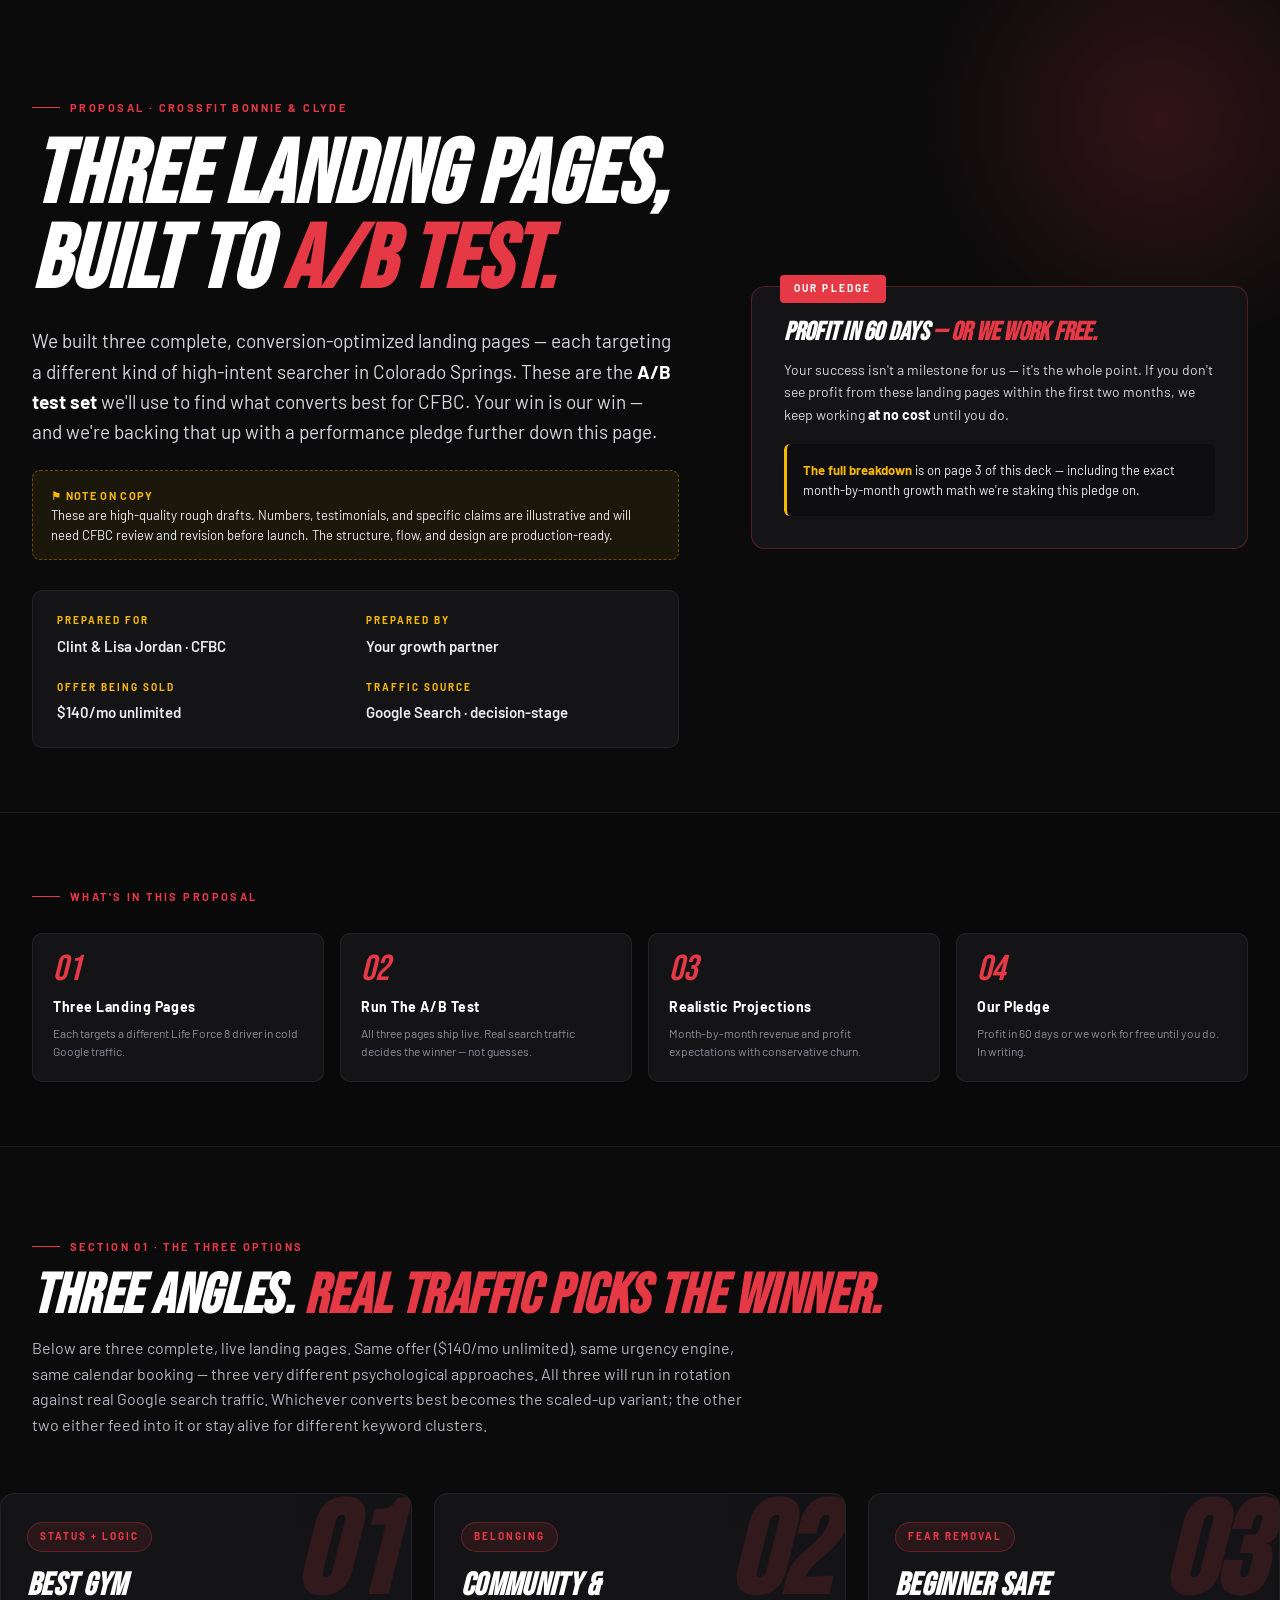
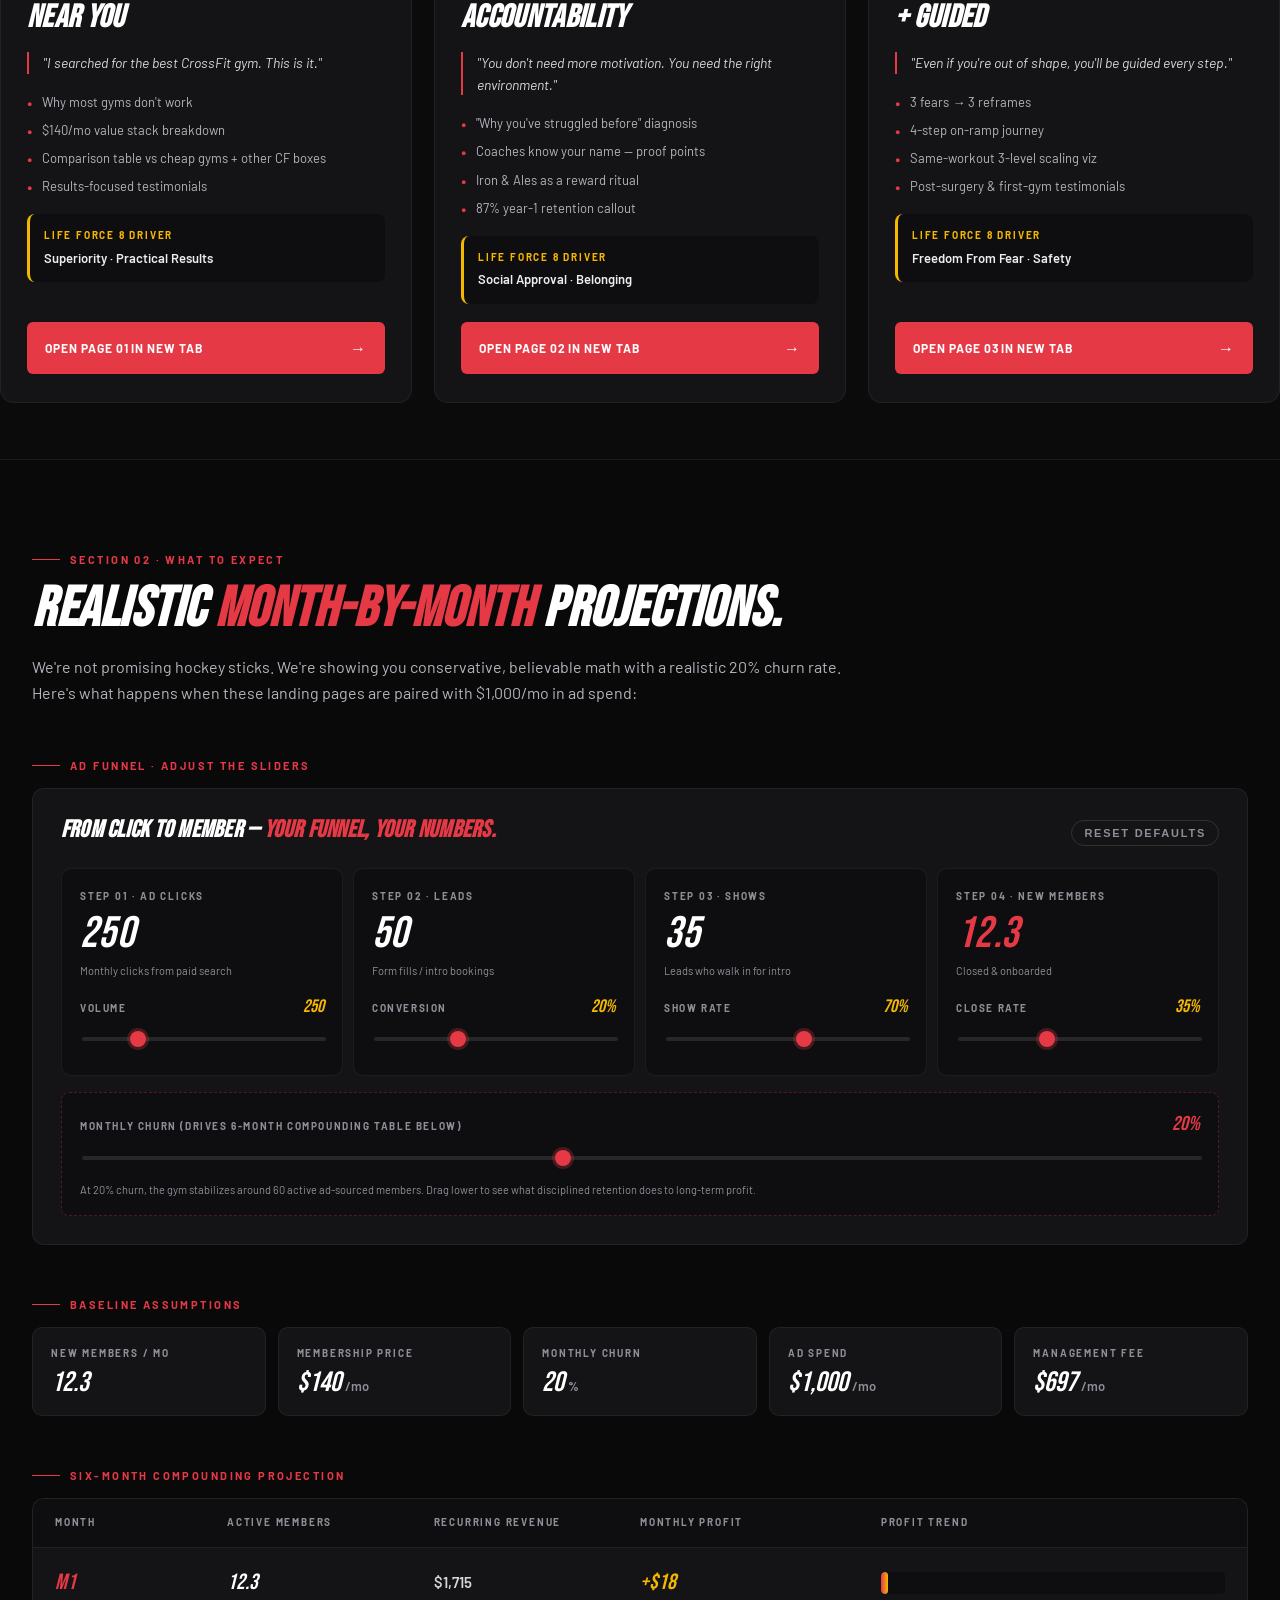
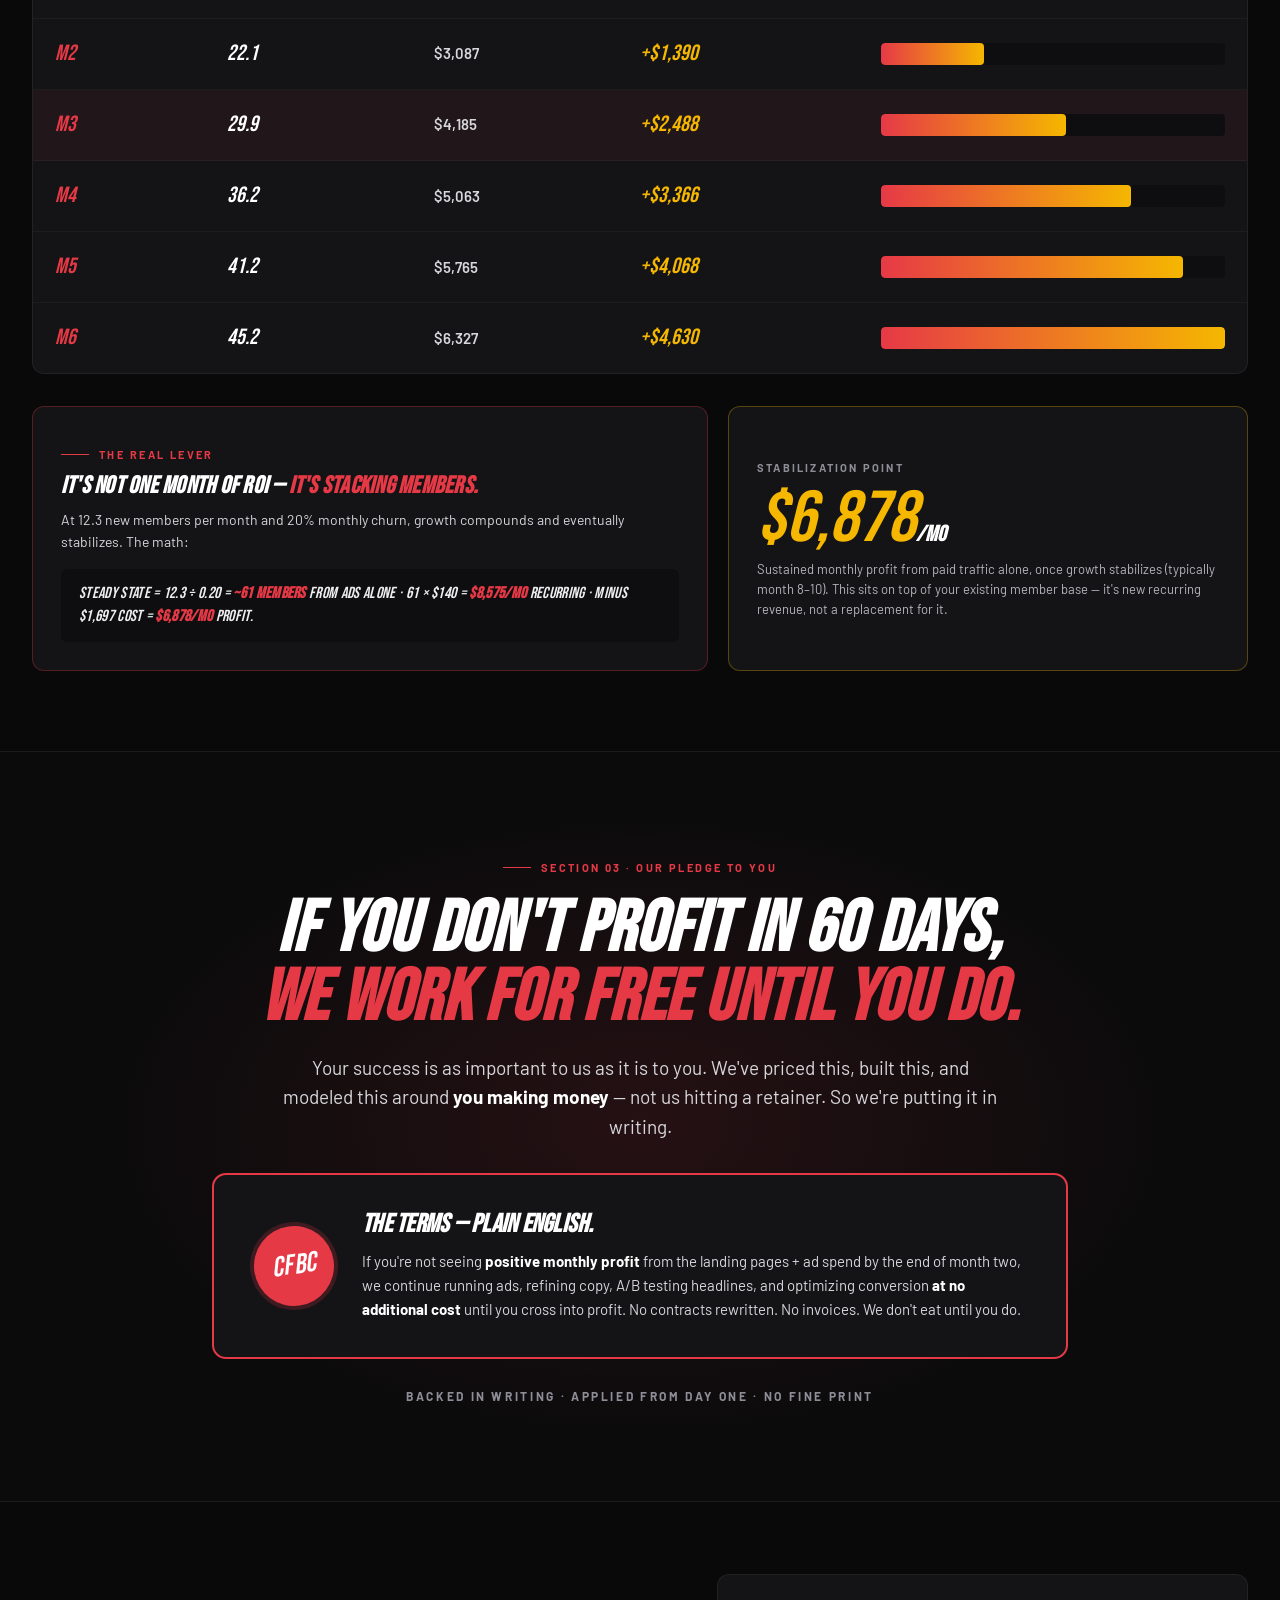
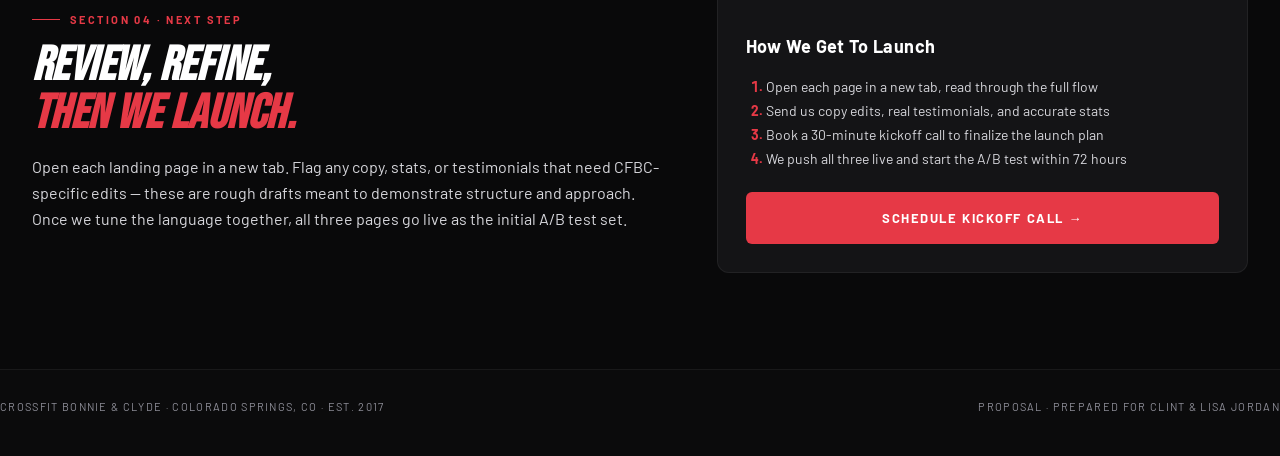
==== commit af038461: "Rework index.html into client proposal deck Replaces the earlier index/gallery with the proposal des" ====
--- a/index.html
+++ b/index.html
@@ -3,191 +3,498 @@
 <head>
 <meta charset="utf-8" />
 <meta name="viewport" content="width=device-width,initial-scale=1" />
-<title>CFBC — Landing Pages</title>
-<meta name="description" content="CrossFit Bonnie &amp; Clyde landing pages — three decision-stage angles for Colorado Springs athletes." />
+<title>CFBC — Landing Page Proposal</title>
 <link rel="stylesheet" href="shared/colors_and_type.css" />
-<link rel="stylesheet" href="shared/lp.css" />
 <style>
-  .index-hero {
-    position: relative; isolation: isolate; overflow: hidden;
-    padding: 120px 32px 96px;
-    text-align: center;
-  }
-  .index-hero::before { content:""; position:absolute; inset:0; z-index:-2; background: url('assets/photo-weights.webp') center/cover; }
-  .index-hero::after  { content:""; position:absolute; inset:0; z-index:-1; background: linear-gradient(180deg, rgba(11,11,12,.7), rgba(11,11,12,.95)); }
-  .index-hero h1 { max-width: 960px; margin: 0 auto 18px; }
-  .index-hero p  { max-width: 640px; margin: 0 auto; }
-
-  .page-cards { display:grid; grid-template-columns: repeat(3, 1fr); gap: 24px; }
-  .page-card {
-    background: var(--bg-surface); border: 1px solid rgba(255,255,255,.08); border-radius: 14px;
-    overflow: hidden; display: flex; flex-direction: column;
-    transition: transform 220ms var(--ease-out), border-color 220ms;
-  }
-  .page-card:hover { transform: translateY(-4px); border-color: rgba(230,57,70,.45); }
-  .page-card .cover { aspect-ratio: 16/10; background-size: cover; background-position: center; position: relative; }
-  .page-card .cover::after { content:""; position:absolute; inset:0; background: linear-gradient(180deg, rgba(11,11,12,.2), rgba(11,11,12,.85)); }
-  .page-card .cover .num {
-    position: absolute; top: 18px; left: 20px; z-index: 1;
-    font-family: var(--font-display); font-size: 56px; line-height: 1; color: var(--cfbc-red); letter-spacing: .01em;
-  }
-  .page-card .cover .tag {
-    position: absolute; top: 22px; right: 20px; z-index: 1;
-    font-size: 10px; letter-spacing: .18em; text-transform: uppercase; color: #fff; font-weight: 700;
-    padding: 6px 12px; background: rgba(0,0,0,.5); backdrop-filter: blur(6px);
-    border: 1px solid rgba(255,255,255,.18); border-radius: 999px;
-  }
-  .page-card .body { padding: 28px 26px 30px; display: flex; flex-direction: column; gap: 16px; flex: 1; }
-  .page-card h3 { font-family: var(--font-display); font-size: 28px; line-height: 1.05; letter-spacing: .02em; text-transform: uppercase; margin: 0; }
-  .page-card .summary { color: #B4B4BC; font-size: 15px; line-height: 1.55; margin: 0; }
-  .page-card ul { list-style: none; padding: 0; margin: 0; display: grid; gap: 8px; }
-  .page-card ul li { display: grid; grid-template-columns: 16px 1fr; gap: 10px; font-size: 13px; color: #D6D6DB; }
-  .page-card ul li::before { content: "✓"; color: var(--cfbc-red); font-weight: 700; }
-  .page-card .open {
-    margin-top: auto; padding: 14px 20px; font-size: 12px; letter-spacing: .14em; text-transform: uppercase; font-weight: 700;
-    background: var(--cfbc-red); color: #fff; border-radius: 4px; text-align: center;
-    transition: background 220ms;
-  }
-  .page-card .open:hover { background: var(--cfbc-red-dark); }
-
-  .kit {
-    margin-top: 80px; padding: 40px; background: #0e0e10; border: 1px solid rgba(255,255,255,.06); border-radius: 14px;
-    display: grid; grid-template-columns: 1.2fr 1fr; gap: 40px; align-items: center;
-  }
-  .kit h3 { font-family: var(--font-display); font-size: 32px; text-transform: uppercase; letter-spacing: .02em; margin: 0 0 12px; }
-  .kit-files { display: grid; gap: 10px; }
-  .kit-file {
-    display: grid; grid-template-columns: auto 1fr auto; gap: 16px; align-items: center;
-    background: #17171a; border: 1px solid rgba(255,255,255,.06); border-radius: 8px; padding: 14px 18px;
-  }
-  .kit-file .ico { font-family: var(--font-display); color: var(--cfbc-red); font-size: 18px; letter-spacing: .02em; }
-  .kit-file .name { font-size: 14px; color: #fff; font-weight: 600; }
-  .kit-file .name span { display: block; font-size: 12px; color: #8E8E98; font-weight: 400; margin-top: 2px; }
-  .kit-file .meta { font-size: 11px; letter-spacing: .14em; text-transform: uppercase; color: #8E8E98; font-weight: 700; }
-
-  @media (max-width: 1024px) {
-    .page-cards { grid-template-columns: 1fr; }
-    .kit { grid-template-columns: 1fr; gap: 28px; padding: 28px; }
-  }
+  * { box-sizing: border-box; }
+  html, body { margin:0; background: var(--bg-page); color: var(--fg-1); font-family: var(--font-body); -webkit-font-smoothing: antialiased; }
+  a { color: inherit; text-decoration: none; }
+  .wrap { max-width: 1280px; margin: 0 auto; padding: 0 32px; }
+
+  .eyebrow { font-size: 11px; letter-spacing:.22em; text-transform: uppercase; color: var(--cfbc-red); font-weight:700; display:inline-flex; align-items:center; gap:10px; }
+  .eyebrow::before { content:''; width:28px; height:1px; background: var(--cfbc-red); }
+  .eyebrow.center { justify-content:center; }
+  h1, h2, h3, h4 { font-family: var(--font-display); text-transform: uppercase; font-style: italic; font-weight: 900; letter-spacing: .01em; margin:0; }
+  em.r { font-style: italic; color: var(--cfbc-red); }
+  .body { font-size: 16px; line-height: 1.6; color: #B4B4BC; }
+
+  /* ---------- HERO ---------- */
+  .hero { padding: 88px 0 64px; border-bottom: 1px solid rgba(255,255,255,.08); position: relative; overflow: hidden; }
+  .hero::before { content:''; position:absolute; right:-120px; top:-120px; width: 480px; height:480px; border-radius:50%; background: radial-gradient(circle, rgba(230,57,70,.18), transparent 70%); pointer-events:none; }
+  .hero-grid { display:grid; grid-template-columns: 1.3fr 1fr; gap: 72px; align-items:center; }
+  @media (max-width: 1000px){ .hero-grid { grid-template-columns: 1fr; gap: 40px; } }
+  .hero h1 { font-size: clamp(48px, 7vw, 92px); line-height:.95; margin: 18px 0 22px; }
+  .hero .lede { font-size: 19px; line-height: 1.6; color:#D6D6DB; max-width: 640px; }
+  .hero .prepared { margin-top: 30px; padding: 22px 24px; background: var(--bg-surface); border:1px solid rgba(255,255,255,.06); border-radius: 10px; display:grid; grid-template-columns: 1fr 1fr; gap: 22px; }
+  .hero .prepared .k { font-size: 10px; letter-spacing:.2em; text-transform:uppercase; color: var(--cfbc-gold); font-weight:700; margin-bottom:6px; }
+  .hero .prepared .v { font-size: 15px; color:#EDEDEF; font-weight:600; }
+  .hero-card { background: var(--bg-surface); border:1px solid rgba(230,57,70,.3); border-radius: 14px; padding: 32px; position: relative; }
+  .hero-card .pin { position:absolute; top:-12px; left: 28px; padding: 6px 14px; background: var(--cfbc-red); color:#fff; font-size:10px; letter-spacing:.22em; text-transform:uppercase; font-weight:700; border-radius:4px; }
+  .hero-card h3 { font-size: 26px; margin-bottom: 12px; }
+  .hero-card p { font-size: 14px; color:#D6D6DB; line-height: 1.6; margin: 0 0 18px; }
+  .hero-card .pledge { padding: 16px; background: #0e0e10; border-left: 3px solid var(--cfbc-gold); border-radius: 6px; font-size: 13px; color:#EDEDEF; line-height: 1.55; }
+  .hero-card .pledge b { color: var(--cfbc-gold); }
+
+  /* ---------- AGENDA ---------- */
+  .agenda { padding: 64px 0; background:#09090a; border-bottom: 1px solid rgba(255,255,255,.08); }
+  .agenda-grid { display:grid; grid-template-columns: repeat(4, 1fr); gap: 16px; margin-top: 28px; }
+  @media (max-width: 900px){ .agenda-grid { grid-template-columns: 1fr 1fr; } }
+  .agenda-cell { padding: 20px; background: var(--bg-surface); border:1px solid rgba(255,255,255,.06); border-radius: 10px; }
+  .agenda-cell .n { font-family: var(--font-display); font-size: 36px; font-style: italic; color: var(--cfbc-red); line-height:.9; margin-bottom:10px; }
+  .agenda-cell h5 { font-size: 14px; color:#fff; letter-spacing:.04em; margin: 0 0 6px; }
+  .agenda-cell p { font-size: 12px; color:#8E8E98; line-height:1.55; margin:0; }
+
+  /* ---------- OPTIONS ---------- */
+  .options { padding: 80px 0 40px; }
+  .options h2 { font-size: clamp(36px, 5vw, 56px); line-height:1; margin: 14px 0 10px; }
+  .options .lede { max-width: 720px; margin-top: 8px; }
+
+  .grid { padding: 40px 0 16px; display:grid; grid-template-columns: repeat(3, 1fr); gap: 22px; }
+  @media (max-width:1000px) { .grid { grid-template-columns: 1fr; } }
+
+  .card { background: var(--bg-surface); border:1px solid rgba(255,255,255,.06); border-radius: 14px; padding: 28px 26px; display:flex; flex-direction:column; gap: 18px; transition: transform 180ms, border-color 180ms; position: relative; overflow: hidden; text-decoration: none; color: inherit; }
+  .card:hover { transform: translateY(-4px); border-color: rgba(230,57,70,.4); }
+  .card .num { font-family: var(--font-display); font-size: 130px; line-height: .85; color: var(--cfbc-red); letter-spacing:-.02em; font-style: italic; font-weight: 900; opacity: .14; position:absolute; right: 18px; top: 6px; pointer-events: none; }
+  .card .tag { display:inline-block; font-size: 10px; letter-spacing:.2em; text-transform: uppercase; color: var(--cfbc-red); font-weight:700; padding:6px 12px; background: rgba(230,57,70,.1); border: 1px solid rgba(230,57,70,.3); border-radius:999px; align-self:flex-start; }
+  .card h3 { font-size: 32px; line-height: 1; }
+  .card .angle { font-size: 14px; color:#D6D6DB; line-height: 1.55; font-style: italic; padding-left: 14px; border-left: 2px solid var(--cfbc-red); }
+  .card ul { list-style: none; margin:0; padding:0; display:flex; flex-direction:column; gap: 8px; font-size: 13px; color:#B4B4BC; }
+  .card ul li { display:flex; gap:10px; align-items:flex-start; }
+  .card ul li::before { content:'●'; color: var(--cfbc-red); font-size: 9px; margin-top: 5px; }
+  .card .life-force { padding: 14px; background:#0e0e10; border-radius: 8px; border-left: 3px solid var(--cfbc-gold); }
+  .card .life-force .lbl { font-size:10px; letter-spacing:.18em; text-transform:uppercase; color: var(--cfbc-gold); font-weight:700; margin-bottom: 4px; }
+  .card .life-force .val { font-size:13px; color:#EDEDEF; font-weight:600; }
+  .card .cta { margin-top: auto; display:flex; align-items:center; justify-content: space-between; padding: 14px 18px; background: var(--cfbc-red); color:#fff; border-radius: 6px; font-weight:700; letter-spacing:.08em; text-transform:uppercase; font-size: 12px; transition: background 180ms; }
+  .card .cta:hover { background: #C72A36; }
+  .card .cta::after { content:'→'; font-size: 16px; }
+  .card .vote { padding: 14px; background: rgba(245,183,0,.05); border: 1px dashed rgba(245,183,0,.3); border-radius: 8px; display:flex; align-items:center; justify-content: space-between; gap: 12px; cursor:pointer; transition: background 160ms, border-color 160ms; }
+  .card .vote .lbl { font-size:10px; letter-spacing:.18em; text-transform:uppercase; color: var(--cfbc-gold); font-weight:700; }
+  .card .vote .pick { font-size: 11px; color: #D6D6DB; font-weight: 600; }
+  .card.winner { border-color: var(--cfbc-gold); box-shadow: 0 0 0 1px rgba(245,183,0,.3), 0 20px 48px rgba(0,0,0,.4); }
+  .card.winner .vote { background: rgba(245,183,0,.15); border-style: solid; border-color: rgba(245,183,0,.6); }
+  .card.winner .vote .pick { color: var(--cfbc-gold); }
+  .card.winner::before { content:'✓ Selected'; position:absolute; top:14px; left:50%; transform: translateX(-50%); font-size: 9px; letter-spacing:.2em; text-transform:uppercase; color: #0B0B0C; background: var(--cfbc-gold); padding: 4px 10px; border-radius: 999px; font-weight:700; z-index: 2; }
+
+  /* ---------- METRICS / PROJECTIONS ---------- */
+  .metrics { padding: 80px 0; background: #09090a; border-top: 1px solid rgba(255,255,255,.08); border-bottom: 1px solid rgba(255,255,255,.08); }
+  .metrics-head { max-width: 820px; margin-bottom: 40px; }
+  .metrics-head h2 { font-size: clamp(36px, 5vw, 56px); line-height:1; margin: 14px 0 16px; }
+  .assumptions { display:grid; grid-template-columns: repeat(5, 1fr); gap: 12px; margin-bottom: 40px; }
+  @media (max-width: 1000px){ .assumptions { grid-template-columns: repeat(2, 1fr); } }
+  .assumption { padding: 18px; background: var(--bg-surface); border: 1px solid rgba(255,255,255,.06); border-radius: 10px; }
+  .assumption .k { font-size: 10px; letter-spacing:.18em; text-transform: uppercase; color:#8E8E98; font-weight: 700; margin-bottom: 8px; }
+  .assumption .v { font-family: var(--font-display); font-size: 28px; font-style: italic; color:#fff; line-height:1; }
+  .assumption .v small { font-size: 13px; color:#8E8E98; font-family: var(--font-body); font-style: normal; margin-left: 4px; letter-spacing:0; font-weight: 600; }
+
+  .table-wrap { background: var(--bg-surface); border: 1px solid rgba(255,255,255,.06); border-radius: 12px; overflow: hidden; }
+  .tb-head { display:grid; grid-template-columns: 1fr 1.2fr 1.2fr 1.4fr 2fr; padding: 16px 22px; border-bottom: 1px solid rgba(255,255,255,.08); font-size: 10px; letter-spacing:.18em; text-transform:uppercase; color:#8E8E98; font-weight:700; background: #0e0e10; }
+  .tb-row { display:grid; grid-template-columns: 1fr 1.2fr 1.2fr 1.4fr 2fr; padding: 18px 22px; border-bottom: 1px solid rgba(255,255,255,.04); align-items: center; }
+  .tb-row:last-child { border-bottom: none; }
+  .tb-row.highlight { background: rgba(230,57,70,.06); }
+  .tb-row .m { font-family: var(--font-display); font-size: 22px; font-style: italic; color: var(--cfbc-red); }
+  .tb-row .members { font-family: var(--font-display); font-size: 22px; font-style: italic; color:#fff; }
+  .tb-row .rev { color:#D6D6DB; font-weight:600; font-size: 15px; }
+  .tb-row .profit { font-family: var(--font-display); font-size: 22px; font-style: italic; color: var(--cfbc-gold); }
+  .tb-row .profit.neg { color:#8E8E98; }
+  .tb-row .profit-bar { height: 22px; background: #0e0e10; border-radius: 4px; overflow: hidden; position:relative; }
+  .tb-row .profit-bar .fill { height:100%; background: linear-gradient(90deg, var(--cfbc-red), var(--cfbc-gold)); border-radius: 4px; }
+  .tb-row .profit-bar.neg .fill { background: #4A4A52; }
+  @media (max-width: 900px){ .tb-head { display:none; } .tb-row { grid-template-columns: 1fr 1fr; gap: 8px 16px; padding: 16px; } .tb-row .profit-bar { grid-column:1/-1; } }
+
+  .steady { margin-top: 32px; display:grid; grid-template-columns: 1.3fr 1fr; gap: 20px; }
+  @media (max-width: 900px){ .steady { grid-template-columns: 1fr; } }
+  .steady-left { padding: 28px; background: var(--bg-surface); border: 1px solid rgba(230,57,70,.3); border-radius: 12px; }
+  .steady-left h3 { font-size: 24px; margin-bottom: 10px; }
+  .steady-left p { font-size: 14px; color:#D6D6DB; line-height:1.6; margin: 0; }
+  .steady-left .math { margin-top: 16px; padding: 14px 18px; background: #0e0e10; border-radius: 6px; font-family: var(--font-display); font-style: italic; font-size: 16px; color: #EDEDEF; letter-spacing:.02em; line-height: 1.4; }
+  .steady-left .math b { color: var(--cfbc-red); }
+  .steady-right { padding: 28px; background: var(--bg-surface); border: 1px solid rgba(245,183,0,.3); border-radius: 12px; display:flex; flex-direction: column; justify-content: center; }
+  .steady-right .big { font-family: var(--font-display); font-size: 72px; font-style: italic; color: var(--cfbc-gold); line-height:.9; margin-bottom: 6px; }
+  .steady-right .big small { font-size: 22px; color:#fff; font-weight: 700; letter-spacing: 0; }
+  .steady-right .lbl { font-size: 11px; letter-spacing:.2em; text-transform:uppercase; color:#8E8E98; font-weight:700; margin-bottom: 12px; }
+  .steady-right p { font-size: 13px; color:#B4B4BC; line-height: 1.55; margin:0; }
+
+  /* ---------- PLEDGE ---------- */
+  .pledge-sec { padding: 96px 0; position: relative; overflow: hidden; }
+  .pledge-sec::before { content:''; position: absolute; inset: 0; background: radial-gradient(ellipse at center, rgba(230,57,70,.12), transparent 60%); pointer-events:none; }
+  .pledge-inner { max-width: 920px; margin: 0 auto; text-align: center; position: relative; }
+  .pledge-inner h2 { font-size: clamp(40px, 6vw, 72px); line-height:.95; margin: 20px 0 20px; }
+  .pledge-inner .sub { font-size: 19px; line-height: 1.55; color:#D6D6DB; max-width: 720px; margin: 0 auto 32px; }
+  .pledge-card { background: var(--bg-surface); border: 2px solid var(--cfbc-red); border-radius: 14px; padding: 36px 40px; text-align: left; display:grid; grid-template-columns: 80px 1fr; gap: 28px; align-items: center; }
+  @media (max-width: 700px){ .pledge-card { grid-template-columns: 1fr; gap: 18px; padding: 28px; } }
+  .pledge-card .seal { width: 80px; height: 80px; border-radius: 50%; background: var(--cfbc-red); display:flex; align-items:center; justify-content: center; font-family: var(--font-display); font-size: 28px; font-style: italic; color: #fff; letter-spacing: .02em; transform: rotate(-8deg); box-shadow: 0 0 0 4px rgba(230,57,70,.2); }
+  .pledge-card h4 { font-size: 26px; margin-bottom: 10px; }
+  .pledge-card p { font-size: 15px; color:#D6D6DB; line-height: 1.6; margin: 0; }
+  .pledge-card p b { color: #fff; }
+  .pledge-signed { margin-top: 28px; font-size: 12px; letter-spacing: .22em; text-transform: uppercase; color: #8E8E98; font-weight: 700; }
+
+  /* ---------- NEXT STEP ---------- */
+  .next { padding: 72px 0 96px; background: #09090a; border-top: 1px solid rgba(255,255,255,.08); }
+  .next-inner { display:grid; grid-template-columns: 1.2fr 1fr; gap: 48px; align-items: center; }
+  @media (max-width: 900px){ .next-inner { grid-template-columns: 1fr; } }
+  .next h2 { font-size: clamp(34px, 4.5vw, 48px); line-height:1; margin: 14px 0 16px; }
+  .next p { font-size: 16px; color:#D6D6DB; line-height:1.6; }
+  .next-box { padding: 28px; background: var(--bg-surface); border:1px solid rgba(255,255,255,.06); border-radius: 12px; }
+  .next-box h5 { font-size: 18px; color:#fff; margin-bottom: 14px; letter-spacing:.02em; }
+  .next-box ol { margin: 0 0 22px; padding-left: 20px; color: #D6D6DB; font-size: 14px; line-height: 1.7; }
+  .next-box ol li::marker { color: var(--cfbc-red); font-weight: 700; }
+  .next-box .cta { display:flex; align-items:center; justify-content:center; padding: 16px; background: var(--cfbc-red); color:#fff; border-radius: 6px; font-weight:700; letter-spacing:.12em; text-transform:uppercase; font-size: 13px; gap:10px; }
+  .next-box .cta:hover { background: #C72A36; }
+
+  .footer { padding: 28px 0 40px; border-top: 1px solid rgba(255,255,255,.06); font-size: 11px; color:#8E8E98; letter-spacing:.12em; text-transform:uppercase; display:flex; justify-content:space-between; flex-wrap:wrap; gap:12px; }
+
+  /* ---------- FUNNEL + SLIDERS ---------- */
+  .funnel { margin-bottom: 40px; padding: 28px; background: var(--bg-surface); border: 1px solid rgba(255,255,255,.06); border-radius: 12px; }
+  .funnel-head { display:flex; justify-content:space-between; align-items:baseline; flex-wrap:wrap; gap: 12px; margin-bottom: 22px; }
+  .funnel-head h3 { font-size: 24px; }
+  .funnel-head .reset { font-size: 11px; letter-spacing:.16em; text-transform:uppercase; color:#8E8E98; font-weight: 700; cursor: pointer; padding: 6px 12px; border: 1px solid rgba(255,255,255,.12); border-radius: 999px; background: transparent; transition: border-color 160ms, color 160ms; }
+  .funnel-head .reset:hover { color:#fff; border-color: var(--cfbc-red); }
+  .funnel-stages { display:grid; grid-template-columns: repeat(4, 1fr); gap: 10px; align-items: stretch; }
+  @media (max-width: 900px){ .funnel-stages { grid-template-columns: 1fr 1fr; } }
+  .fstage { position: relative; padding: 20px 18px; background: #0e0e10; border-radius: 10px; border: 1px solid rgba(255,255,255,.06); display:flex; flex-direction:column; justify-content: space-between; min-height: 180px; }
+  .fstage .lbl { font-size: 10px; letter-spacing:.18em; text-transform:uppercase; color:#8E8E98; font-weight:700; margin-bottom: 10px; }
+  .fstage .val { font-family: var(--font-display); font-style: italic; font-size: 44px; line-height:.9; color:#fff; letter-spacing:.01em; }
+  .fstage .desc { font-size: 11px; color:#8E8E98; margin-top: 8px; }
+  .fstage.red .val { color: var(--cfbc-red); }
+  .fstage .rate { margin-top: 14px; }
+  .fstage .rate-top { display:flex; justify-content:space-between; align-items:baseline; margin-bottom: 6px; }
+  .fstage .rate-top .k { font-size: 10px; letter-spacing:.16em; text-transform:uppercase; color:#8E8E98; font-weight: 700; }
+  .fstage .rate-top .v { font-family: var(--font-display); font-style:italic; font-size: 18px; color: var(--cfbc-gold); }
+  .fstage input[type=range] { width:100%; -webkit-appearance: none; appearance:none; background: transparent; height: 20px; }
+  .fstage input[type=range]::-webkit-slider-runnable-track { height: 4px; background: rgba(255,255,255,.1); border-radius: 2px; }
+  .fstage input[type=range]::-moz-range-track { height: 4px; background: rgba(255,255,255,.1); border-radius: 2px; }
+  .fstage input[type=range]::-webkit-slider-thumb { -webkit-appearance: none; appearance:none; width: 16px; height: 16px; background: var(--cfbc-red); border-radius: 50%; margin-top: -6px; cursor: pointer; box-shadow: 0 0 0 3px rgba(230,57,70,.25); }
+  .fstage input[type=range]::-moz-range-thumb { width: 16px; height: 16px; background: var(--cfbc-red); border-radius: 50%; border:none; cursor: pointer; box-shadow: 0 0 0 3px rgba(230,57,70,.25); }
+
+  .churn-slider { margin-top: 16px; padding: 16px 18px; background:#0e0e10; border-radius: 8px; border: 1px dashed rgba(230,57,70,.3); }
+  .churn-slider .rate-top { display:flex; justify-content:space-between; align-items:baseline; margin-bottom: 6px; }
+  .churn-slider .rate-top .k { font-size: 10px; letter-spacing:.16em; text-transform:uppercase; color:#8E8E98; font-weight:700; }
+  .churn-slider .rate-top .v { font-family: var(--font-display); font-style:italic; font-size: 20px; color: var(--cfbc-red); }
+  .churn-slider input[type=range] { width:100%; -webkit-appearance: none; appearance: none; background: transparent; height: 20px; }
+  .churn-slider input[type=range]::-webkit-slider-runnable-track { height: 4px; background: rgba(255,255,255,.1); border-radius: 2px; }
+  .churn-slider input[type=range]::-moz-range-track { height: 4px; background: rgba(255,255,255,.1); border-radius: 2px; }
+  .churn-slider input[type=range]::-webkit-slider-thumb { -webkit-appearance: none; appearance:none; width: 16px; height: 16px; background: var(--cfbc-red); border-radius: 50%; margin-top: -6px; cursor: pointer; box-shadow: 0 0 0 3px rgba(230,57,70,.25); }
+  .churn-slider input[type=range]::-moz-range-thumb { width: 16px; height: 16px; background: var(--cfbc-red); border-radius: 50%; border:none; cursor: pointer; box-shadow: 0 0 0 3px rgba(230,57,70,.25); }
+  .churn-slider .hint { font-size: 11px; color:#8E8E98; margin-top: 8px; line-height:1.5; }
 </style>
 </head>
-<body data-screen-label="Index · CFBC Landing Pages">
-
-<div class="promo-strip">
-  <span class="dot"></span><b>Iron &amp; Ales</b> · Last Friday · Wackadoo Brewing · 3:30 PM <a href="page-1-best-gym.html#iron-ales">Learn More →</a>
+<body data-screen-label="Proposal">
+
+<!-- ========== HERO ========== -->
+<section class="hero">
+  <div class="wrap hero-grid">
+    <div>
+      <div class="eyebrow">Proposal · CrossFit Bonnie &amp; Clyde</div>
+      <h1>Three Landing Pages,<br/>Built To <em class="r">A/B Test.</em></h1>
+      <p class="lede">We built three complete, conversion-optimized landing pages — each targeting a different kind of high-intent searcher in Colorado Springs. These are the <b style="color:#fff">A/B test set</b> we'll use to find what converts best for CFBC. Your win is our win — and we're backing that up with a performance pledge further down this page.</p>
+      <div style="margin-top:22px;padding:14px 18px;background:rgba(245,183,0,.07);border:1px dashed rgba(245,183,0,.35);border-radius:8px;font-size:13px;color:#EDEDEF;line-height:1.55"><b style="color:var(--cfbc-gold);letter-spacing:.12em;text-transform:uppercase;font-size:11px">⚑ Note on Copy</b><br/>These are high-quality rough drafts. Numbers, testimonials, and specific claims are illustrative and will need CFBC review and revision before launch. The structure, flow, and design are production-ready.</div>
+      <div class="prepared">
+        <div><div class="k">Prepared For</div><div class="v">Clint &amp; Lisa Jordan · CFBC</div></div>
+        <div><div class="k">Prepared By</div><div class="v">Your growth partner</div></div>
+        <div><div class="k">Offer Being Sold</div><div class="v">$140/mo unlimited</div></div>
+        <div><div class="k">Traffic Source</div><div class="v">Google Search · decision-stage</div></div>
+      </div>
+    </div>
+    <div class="hero-card">
+      <div class="pin">Our Pledge</div>
+      <h3>Profit In 60 Days <em class="r">— Or We Work Free.</em></h3>
+      <p>Your success isn't a milestone for us — it's the whole point. If you don't see profit from these landing pages within the first two months, we keep working <b style="color:#fff">at no cost</b> until you do.</p>
+      <div class="pledge">
+        <b>The full breakdown</b> is on page 3 of this deck — including the exact month-by-month growth math we're staking this pledge on.
+      </div>
+    </div>
+  </div>
+</section>
+
+<!-- ========== AGENDA ========== -->
+<section class="agenda">
+  <div class="wrap">
+    <div class="eyebrow">What's In This Proposal</div>
+    <div class="agenda-grid">
+      <div class="agenda-cell"><div class="n">01</div><h5>Three Landing Pages</h5><p>Each targets a different Life Force 8 driver in cold Google traffic.</p></div>
+      <div class="agenda-cell"><div class="n">02</div><h5>Run The A/B Test</h5><p>All three pages ship live. Real search traffic decides the winner — not guesses.</p></div>
+      <div class="agenda-cell"><div class="n">03</div><h5>Realistic Projections</h5><p>Month-by-month revenue and profit expectations with conservative churn.</p></div>
+      <div class="agenda-cell"><div class="n">04</div><h5>Our Pledge</h5><p>Profit in 60 days or we work for free until you do. In writing.</p></div>
+    </div>
+  </div>
+</section>
+
+<!-- ========== OPTIONS ========== -->
+<section class="options">
+  <div class="wrap">
+    <div class="eyebrow">Section 01 · The Three Options</div>
+    <h2>Three Angles. <em class="r">Real Traffic Picks The Winner.</em></h2>
+    <p class="lede body">Below are three complete, live landing pages. Same offer ($140/mo unlimited), same urgency engine, same calendar booking — three very different psychological approaches. All three will run in rotation against real Google search traffic. Whichever converts best becomes the scaled-up variant; the other two either feed into it or stay alive for different keyword clusters.</p>
+  </div>
+  <div class="wrap grid" id="cards">
+    <a class="card" data-card="1" href="page-1-best-gym.html" target="_blank" rel="noopener">
+      <div class="num">01</div>
+      <span class="tag">Status + Logic</span>
+      <h3>Best Gym<br/>Near You</h3>
+      <div class="angle">"I searched for the best CrossFit gym. This is it."</div>
+      <ul>
+        <li>Why most gyms don't work</li>
+        <li>$140/mo value stack breakdown</li>
+        <li>Comparison table vs cheap gyms + other CF boxes</li>
+        <li>Results-focused testimonials</li>
+      </ul>
+      <div class="life-force"><div class="lbl">Life Force 8 Driver</div><div class="val">Superiority · Practical Results</div></div>
+      <span class="cta">Open Page 01 In New Tab</span>
+    </a>
+
+    <a class="card" data-card="2" href="page-2-community.html" target="_blank" rel="noopener">
+      <div class="num">02</div>
+      <span class="tag">Belonging</span>
+      <h3>Community &amp;<br/>Accountability</h3>
+      <div class="angle">"You don't need more motivation. You need the right environment."</div>
+      <ul>
+        <li>"Why you've struggled before" diagnosis</li>
+        <li>Coaches know your name — proof points</li>
+        <li>Iron &amp; Ales as a reward ritual</li>
+        <li>87% year-1 retention callout</li>
+      </ul>
+      <div class="life-force"><div class="lbl">Life Force 8 Driver</div><div class="val">Social Approval · Belonging</div></div>
+      <span class="cta">Open Page 02 In New Tab</span>
+    </a>
+
+    <a class="card" data-card="3" href="page-3-beginner.html" target="_blank" rel="noopener">
+      <div class="num">03</div>
+      <span class="tag">Fear Removal</span>
+      <h3>Beginner Safe<br/>+ Guided</h3>
+      <div class="angle">"Even if you're out of shape, you'll be guided every step."</div>
+      <ul>
+        <li>3 fears → 3 reframes</li>
+        <li>4-step on-ramp journey</li>
+        <li>Same-workout 3-level scaling viz</li>
+        <li>Post-surgery &amp; first-gym testimonials</li>
+      </ul>
+      <div class="life-force"><div class="lbl">Life Force 8 Driver</div><div class="val">Freedom From Fear · Safety</div></div>
+      <span class="cta">Open Page 03 In New Tab</span>
+    </a>
+  </div>
+</section>
+
+<!-- ========== METRICS ========== -->
+<section class="metrics">
+  <div class="wrap">
+    <div class="metrics-head">
+      <div class="eyebrow">Section 02 · What To Expect</div>
+      <h2>Realistic <em class="r">Month-By-Month</em> Projections.</h2>
+      <p class="body">We're not promising hockey sticks. We're showing you conservative, believable math with a realistic 20% churn rate. Here's what happens when these landing pages are paired with $1,000/mo in ad spend:</p>
+    </div>
+
+    <div class="eyebrow" style="margin-bottom:14px">Ad Funnel · Adjust The Sliders</div>
+    <div class="funnel">
+      <div class="funnel-head">
+        <h3>From Click To Member — <em class="r">Your Funnel, Your Numbers.</em></h3>
+        <button class="reset" id="funnel-reset">Reset Defaults</button>
+      </div>
+      <div class="funnel-stages">
+        <div class="fstage">
+          <div>
+            <div class="lbl">Step 01 · Ad Clicks</div>
+            <div class="val" id="f-clicks">250</div>
+            <div class="desc">Monthly clicks from paid search</div>
+          </div>
+          <div class="rate">
+            <div class="rate-top"><span class="k">Volume</span><span class="v" id="f-clicks-v">250</span></div>
+            <input type="range" id="in-clicks" min="50" max="1000" step="10" value="250" />
+          </div>
+        </div>
+        <div class="fstage">
+          <div>
+            <div class="lbl">Step 02 · Leads</div>
+            <div class="val" id="f-leads">50</div>
+            <div class="desc">Form fills / intro bookings</div>
+          </div>
+          <div class="rate">
+            <div class="rate-top"><span class="k">Conversion</span><span class="v" id="in-conv-v">20%</span></div>
+            <input type="range" id="in-conv" min="5" max="50" step="1" value="20" />
+          </div>
+        </div>
+        <div class="fstage">
+          <div>
+            <div class="lbl">Step 03 · Shows</div>
+            <div class="val" id="f-shows">35</div>
+            <div class="desc">Leads who walk in for intro</div>
+          </div>
+          <div class="rate">
+            <div class="rate-top"><span class="k">Show Rate</span><span class="v" id="in-show-v">70%</span></div>
+            <input type="range" id="in-show" min="30" max="100" step="1" value="70" />
+          </div>
+        </div>
+        <div class="fstage red">
+          <div>
+            <div class="lbl">Step 04 · New Members</div>
+            <div class="val" id="f-members">12</div>
+            <div class="desc">Closed &amp; onboarded</div>
+          </div>
+          <div class="rate">
+            <div class="rate-top"><span class="k">Close Rate</span><span class="v" id="in-close-v">35%</span></div>
+            <input type="range" id="in-close" min="10" max="80" step="1" value="35" />
+          </div>
+        </div>
+      </div>
+      <div class="churn-slider">
+        <div class="rate-top"><span class="k">Monthly Churn (drives 6-month compounding table below)</span><span class="v" id="in-churn-v">20%</span></div>
+        <input type="range" id="in-churn" min="5" max="40" step="1" value="20" />
+        <div class="hint">At 20% churn, the gym stabilizes around 60 active ad-sourced members. Drag lower to see what disciplined retention does to long-term profit.</div>
+      </div>
+    </div>
+
+    <div class="eyebrow" style="margin-bottom:14px">Baseline Assumptions</div>
+    <div class="assumptions">
+      <div class="assumption"><div class="k">New Members / Mo</div><div class="v" id="a-members">12</div></div>
+      <div class="assumption"><div class="k">Membership Price</div><div class="v">$140<small>/mo</small></div></div>
+      <div class="assumption"><div class="k">Monthly Churn</div><div class="v"><span id="a-churn">20</span><small>%</small></div></div>
+      <div class="assumption"><div class="k">Ad Spend</div><div class="v">$1,000<small>/mo</small></div></div>
+      <div class="assumption"><div class="k">Management Fee</div><div class="v">$697<small>/mo</small></div></div>
+    </div>
+
+    <div class="eyebrow" style="margin-bottom:14px">Six-Month Compounding Projection</div>
+    <div class="table-wrap">
+      <div class="tb-head">
+        <div>Month</div><div>Active Members</div><div>Recurring Revenue</div><div>Monthly Profit</div><div>Profit Trend</div>
+      </div>
+      <div id="proj-rows"></div>
+    </div>
+
+    <div class="steady">
+      <div class="steady-left">
+        <div class="eyebrow" style="margin-bottom:10px">The Real Lever</div>
+        <h3>It's Not One Month Of ROI — <em class="r">It's Stacking Members.</em></h3>
+        <p>At <span id="lvl-new">12</span> new members per month and <span id="lvl-churn">20</span>% monthly churn, growth compounds and eventually stabilizes. The math:</p>
+        <div class="math" id="lvl-math">Steady state = 12 ÷ 0.20 = <b>~60 members</b> from ads alone · 60 × $140 = <b>$8,400/mo</b> recurring · minus $1,697 cost = <b>~$6,700/mo</b> profit.</div>
+      </div>
+      <div class="steady-right">
+        <div class="lbl">Stabilization Point</div>
+        <div class="big" id="lvl-big">$6,700<small>/mo</small></div>
+        <p>Sustained monthly profit from paid traffic alone, once growth stabilizes (typically month 8–10). This sits on top of your existing member base — it's new recurring revenue, not a replacement for it.</p>
+      </div>
+    </div>
+  </div>
+</section>
+
+<!-- ========== PLEDGE ========== -->
+<section class="pledge-sec">
+  <div class="wrap pledge-inner">
+    <div class="eyebrow center">Section 03 · Our Pledge To You</div>
+    <h2>If You Don't Profit In 60 Days,<br/><em class="r">We Work For Free Until You Do.</em></h2>
+    <p class="sub">Your success is as important to us as it is to you. We've priced this, built this, and modeled this around <b style="color:#fff">you making money</b> — not us hitting a retainer. So we're putting it in writing.</p>
+
+    <div class="pledge-card">
+      <div class="seal">CFBC</div>
+      <div>
+        <h4>The Terms — Plain English.</h4>
+        <p>If you're not seeing <b>positive monthly profit</b> from the landing pages + ad spend by the end of month two, we continue running ads, refining copy, A/B testing headlines, and optimizing conversion <b>at no additional cost</b> until you cross into profit. No contracts rewritten. No invoices. We don't eat until you do.</p>
+      </div>
+    </div>
+    <div class="pledge-signed">Backed in writing · Applied from day one · No fine print</div>
+  </div>
+</section>
+
+<!-- ========== NEXT STEP ========== -->
+<section class="next">
+  <div class="wrap next-inner">
+    <div>
+      <div class="eyebrow">Section 04 · Next Step</div>
+      <h2>Review, Refine,<br/><em class="r">Then We Launch.</em></h2>
+      <p>Open each landing page in a new tab. Flag any copy, stats, or testimonials that need CFBC-specific edits — these are rough drafts meant to demonstrate structure and approach. Once we tune the language together, all three pages go live as the initial A/B test set.</p>
+    </div>
+    <div class="next-box">
+      <h5>How We Get To Launch</h5>
+      <ol>
+        <li>Open each page in a new tab, read through the full flow</li>
+        <li>Send us copy edits, real testimonials, and accurate stats</li>
+        <li>Book a 30-minute kickoff call to finalize the launch plan</li>
+        <li>We push all three live and start the A/B test within 72 hours</li>
+      </ol>
+      <a href="https://brand.gobizhelp.com/widget/booking/TZVKPnWAyvGwAbQ0o3lH" target="_blank" rel="noopener" class="cta">Schedule Kickoff Call →</a>
+    </div>
+  </div>
+</section>
+
+<div class="wrap footer">
+  <div>CrossFit Bonnie &amp; Clyde · Colorado Springs, CO · Est. 2017</div>
+  <div>Proposal · Prepared for Clint &amp; Lisa Jordan</div>
 </div>
 
-<nav class="lp-nav">
-  <div class="lp-nav-inner">
-    <div class="lp-nav-links left">
-      <a href="#pages" class="active">Pages</a>
-      <a href="#system">Design System</a>
-    </div>
-    <a href="#pages" class="lp-logo-puck"><img src="assets/logo-cfbc.png" alt="CFBC"/></a>
-    <div class="lp-nav-links right">
-      <a href="tel:+17197772232">(719) 777-2232</a>
-      <a href="page-1-best-gym.html#book" class="lp-nav-cta">Book Your Free Intro</a>
-    </div>
-  </div>
-</nav>
-
-<section class="index-hero">
-  <div class="eyebrow" style="justify-content:center">CrossFit Bonnie &amp; Clyde · Decision-Stage Campaign</div>
-  <h1 class="display-h1">Three Angles. <em class="red-em">One Gym.</em> Pick A Door.</h1>
-  <p class="body-lg">Each page is a different conversion angle for a different visitor — status &amp; logic, community &amp; belonging, or fear removal. Same design system, same membership, same $140/month.</p>
-</section>
-
-<section id="pages" class="pad-y">
-  <div class="wrap">
-    <div class="page-cards">
-      <a class="page-card" href="page-1-best-gym.html">
-        <div class="cover" style="background-image:url('assets/photo-gym.webp')">
-          <div class="num">01</div>
-          <span class="tag">Status + Logic</span>
-        </div>
-        <div class="body">
-          <h3>Best Gym Near You</h3>
-          <p class="summary">For the researcher who Googled "best CrossFit gym Colorado Springs." Proof, comparison, value stack.</p>
-          <ul>
-            <li>Hero with ranked proof + 4-stat meta</li>
-            <li>Value stack · $140 vs $660 stacked value</li>
-            <li>Side-by-side vs big-box &amp; average box</li>
-            <li>Results testimonials with quantified outcomes</li>
-          </ul>
-          <span class="open">Open Page 01 →</span>
-        </div>
-      </a>
-      <a class="page-card" href="page-2-community.html">
-        <div class="cover" style="background-image:url('assets/action-3.avif')">
-          <div class="num">02</div>
-          <span class="tag">Belonging + Consistency</span>
-        </div>
-        <div class="body">
-          <h3>Community &amp; Accountability</h3>
-          <p class="summary">For the visitor who's tried-and-quit. "Right room beats more willpower." Retention as the product.</p>
-          <ul>
-            <li>Before / after "what you've had" contrast</li>
-            <li>Community grid + named-coach proof</li>
-            <li>Iron &amp; Ales as the retention ritual</li>
-            <li>5-step journey to "regular"</li>
-          </ul>
-          <span class="open">Open Page 02 →</span>
-        </div>
-      </a>
-      <a class="page-card" href="page-3-beginner.html">
-        <div class="cover" style="background-image:url('assets/photo-coach-squat.webp')">
-          <div class="num">03</div>
-          <span class="tag">Fear Removal</span>
-        </div>
-        <div class="body">
-          <h3>Beginner Safe + Guided</h3>
-          <p class="summary">For the nervous first-timer. "You don't have to be ready." Three fears named and solved.</p>
-          <ul>
-            <li>3 fears · reframed with the fix</li>
-            <li>4-step on-ramp (45 min → month 2)</li>
-            <li>Same-workout scaling at three levels</li>
-            <li>Coach bios + beginner-specific testimonials</li>
-          </ul>
-          <span class="open">Open Page 03 →</span>
-        </div>
-      </a>
-    </div>
-
-    <div id="system" class="kit">
-      <div>
-        <div class="eyebrow">Shared System</div>
-        <h3>One Kit. Three Angles.</h3>
-        <p class="body">Every page loads the same design tokens, layout system, and conversion-oriented components — countdown, spot decay, calendar, sticky CTA, and tweaks panel. Swap a headline, price, CTA, or risk-reversal from the tweaks panel on any page.</p>
-      </div>
-      <div class="kit-files">
-        <div class="kit-file"><span class="ico">CSS</span><span class="name">shared/colors_and_type.css<span>Brand tokens · type scale · spacing</span></span><span class="meta">Design tokens</span></div>
-        <div class="kit-file"><span class="ico">CSS</span><span class="name">shared/lp.css<span>Layout · components · responsive</span></span><span class="meta">Components</span></div>
-        <div class="kit-file"><span class="ico">JS</span><span class="name">shared/lp.js<span>Tweaks · countdown · spots · calendar</span></span><span class="meta">Behavior</span></div>
-      </div>
-    </div>
-  </div>
-</section>
-
-<footer class="lp-footer">
-  <div class="lp-footer-inner">
-    <div class="brand">
-      <img src="assets/logo-cfbc.png" class="logo" alt="CrossFit Bonnie & Clyde"/>
-      <div style="color:#8E8E98;font-size:13px;line-height:1.6;max-width:300px">Community-driven, fitness-focused. Veteran-owned CrossFit box in Colorado Springs since 2017.</div>
-      <div class="socials">
-        <a href="#"><img src="assets/icon-social-fb.png" alt="Facebook"/></a>
-        <a href="#"><img src="assets/icon-social-ig.png" alt="Instagram"/></a>
-        <a href="#"><img src="assets/icon-social-gb.png" alt="Google"/></a>
-      </div>
-    </div>
-    <div><h5>Visit</h5><ul><li>706 Arrawanna St</li><li>Colorado Springs, CO 80909</li><li><a href="tel:+17197772232">(719) 777-2232</a></li></ul></div>
-    <div><h5>Schedule</h5><ul><li>Mon–Fri · 4am–8pm</li><li>Sat · 7am–12pm</li><li>Open Gym 24/7</li></ul></div>
-    <div><h5>Pages</h5><ul><li><a href="page-1-best-gym.html">Best Gym Page</a></li><li><a href="page-2-community.html">Community Page</a></li><li><a href="page-3-beginner.html">Beginner Page</a></li></ul></div>
-  </div>
-  <div class="lp-footer-bottom">
-    <div>© 2026 CrossFit Bonnie &amp; Clyde · Colorado Springs, CO</div>
-    <div>Veteran-owned · Est. 2017</div>
-  </div>
-</footer>
 
 </body>
+<script>
+  (function(){
+    const $ = id => document.getElementById(id);
+    const defaults = { clicks: 250, conv: 20, show: 70, close: 35, churn: 20 };
+    const state = Object.assign({}, defaults);
+    const PRICE = 140, COST = 1697;
+    const fmt = n => '$' + Math.round(n).toLocaleString('en-US');
+    const fmtSign = n => (n < 0 ? '\u2212$' : '+$') + Math.round(Math.abs(n)).toLocaleString('en-US');
+
+    function compute(){
+      const clicks = state.clicks;
+      const leads = clicks * (state.conv/100);
+      const shows = leads * (state.show/100);
+      const newMem = shows * (state.close/100);
+      const churn = state.churn / 100;
+
+      $('f-clicks').textContent = Math.round(clicks);
+      $('f-clicks-v').textContent = Math.round(clicks);
+      $('f-leads').textContent = leads.toFixed(leads < 10 ? 1 : 0);
+      $('f-shows').textContent = shows.toFixed(shows < 10 ? 1 : 0);
+      $('f-members').textContent = newMem.toFixed(1);
+      $('in-conv-v').textContent = state.conv + '%';
+      $('in-show-v').textContent = state.show + '%';
+      $('in-close-v').textContent = state.close + '%';
+      $('in-churn-v').textContent = state.churn + '%';
+      $('a-members').textContent = newMem.toFixed(newMem < 10 ? 1 : 1);
+      $('a-churn').textContent = state.churn;
+      $('lvl-new').textContent = newMem.toFixed(1);
+      $('lvl-churn').textContent = state.churn;
+
+      // 6-month compounding
+      let m = 0;
+      const rows = [];
+      for (let i=1; i<=6; i++){
+        if (i === 1) m = newMem;
+        else m = m * (1 - churn) + newMem;
+        const rev = m * PRICE;
+        const profit = rev - COST;
+        rows.push({ i, m, rev, profit });
+      }
+      const maxAbs = Math.max(...rows.map(r => Math.abs(r.profit)), 1);
+      const html = rows.map(r => {
+        const pct = Math.max(2, Math.min(100, Math.abs(r.profit)/maxAbs*100));
+        const neg = r.profit < 0;
+        const highlight = r.i === 3 ? ' highlight' : '';
+        return `<div class="tb-row${highlight}">
+          <div class="m">M${r.i}</div>
+          <div class="members">${r.m.toFixed(1)}</div>
+          <div class="rev">${fmt(r.rev)}</div>
+          <div class="profit${neg?' neg':''}">${fmtSign(r.profit)}</div>
+          <div class="profit-bar${neg?' neg':''}"><div class="fill" style="width:${pct}%"></div></div>
+        </div>`;
+      }).join('');
+      $('proj-rows').innerHTML = html;
+
+      // Steady state: newMem / churn
+      const steady = churn > 0 ? newMem / churn : 0;
+      const steadyRev = steady * PRICE;
+      const steadyProfit = steadyRev - COST;
+      $('lvl-math').innerHTML = `Steady state = ${newMem.toFixed(1)} ÷ ${churn.toFixed(2)} = <b>~${steady.toFixed(0)} members</b> from ads alone · ${steady.toFixed(0)} × $140 = <b>${fmt(steadyRev)}/mo</b> recurring · minus $1,697 cost = <b>${fmt(steadyProfit)}/mo</b> profit.`;
+      $('lvl-big').innerHTML = `${fmt(steadyProfit)}<small>/mo</small>`;
+    }
+
+    const binds = [['in-clicks','clicks'],['in-conv','conv'],['in-show','show'],['in-close','close'],['in-churn','churn']];
+    binds.forEach(([id,key]) => {
+      const el = $(id);
+      el.addEventListener('input', () => { state[key] = parseInt(el.value,10); compute(); });
+    });
+    $('funnel-reset').addEventListener('click', () => {
+      Object.assign(state, defaults);
+      binds.forEach(([id,key]) => $(id).value = defaults[key]);
+      compute();
+    });
+    compute();
+  })();
+</script>
 </html>
